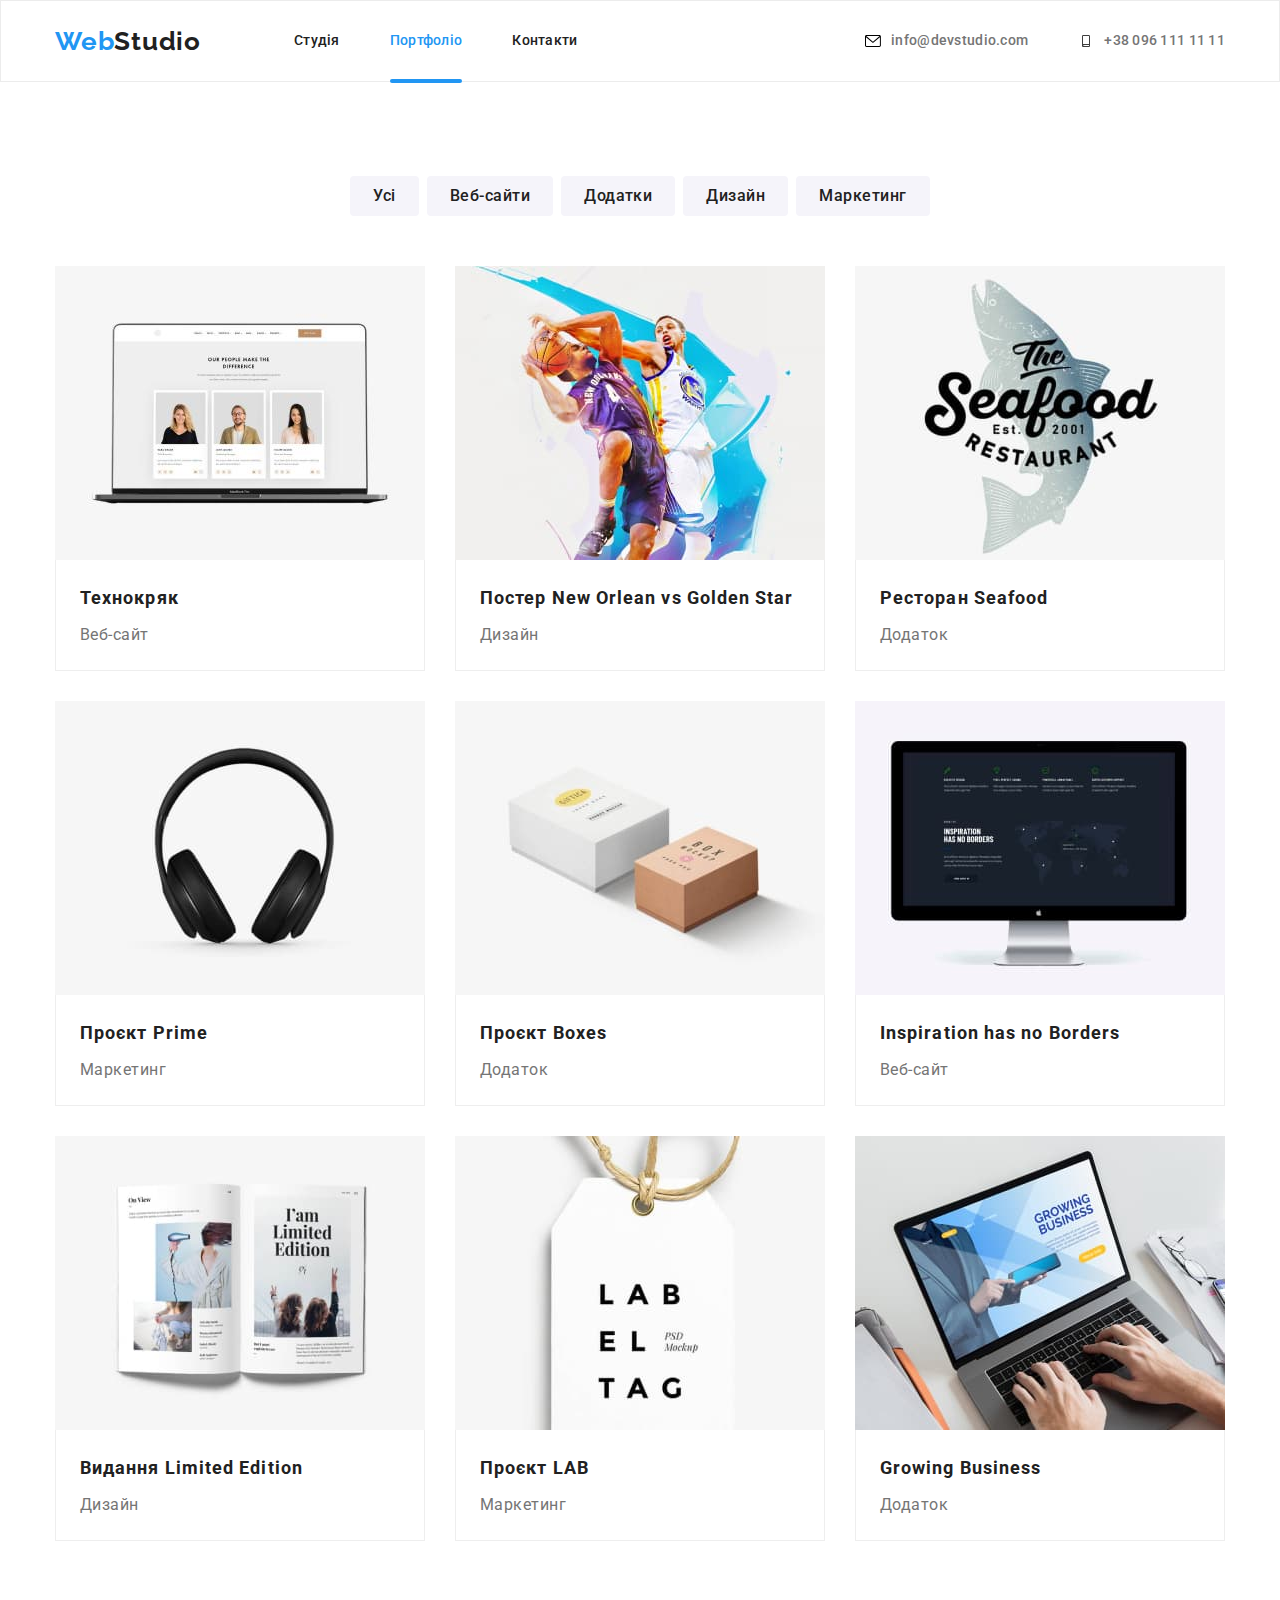
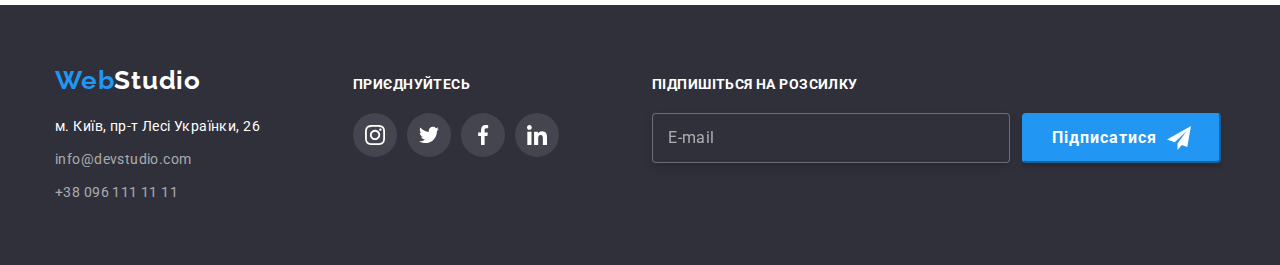
==== portfolio.html @ 234b3333 "created scss" ====
<!DOCTYPE html>
<html lang="uk">
  <head>
    <meta charset="UTF-8" />
    <meta http-equiv="X-UA-Compatible" content="IE=edge" />
    <meta name="viewport" content="width=device-width, initial-scale=1.0" />
    <title>WebStudio</title>
    <link rel="preconnect" href="https://fonts.googleapis.com" />
    <link rel="preconnect" href="https://fonts.gstatic.com" crossorigin />
    <link
      href="https://fonts.googleapis.com/css2?family=DotGothic16&family=PT+Sans+Narrow:wght@400;700&family=Raleway:wght@700&family=Roboto:wght@400;500;700;900&display=swap"
      rel="stylesheet"
    />
    <link
      rel="stylesheet"
      href="https://cdnjs.cloudflare.com/ajax/libs/modern-normalize/1.1.0/modern-normalize.min.css"
    />
    <link rel="stylesheet" href="./css/main.min.css" />
  </head>

  <body>
    <!-- Шапка сайта -->
    <header class="page-header">
      <div class="container">
        <nav class="site-nav">
          <!-- Логотип -->
          <a href="./index.html" class="site-nav-logo link"
            >Web<span class="site-nav-logo-studio">Studio</span></a
          >
          <!-- Навигация сайта-->
          <ul class="site-nav-list list">
            <li class="site-nav-item">
              <a href="./index.html" class="link">Студія</a>
            </li>
            <li class="site-nav-item">
              <a href="./portfolio.html" class="link current">Портфоліо</a>
            </li>
            <li class="site-nav-item"><a href="/" class="link">Контакти</a></li>
          </ul>
        </nav>
        <!-- Контакты -->
        <ul class="contact-list list">
          <li class="contact-list-item">
            <a href="mailto:info@devstudio.com" class="link">
              <svg width="16" height="12" class="contact-icon">
                <use href="./images/svg/icons.svg#icon-email"></use></svg
              >info@devstudio.com</a
            >
          </li>
          <li class="contact-list-item">
            <a href="tel:+380961111111" class="link">
              <svg width="16" height="12" class="contact-icon">
                <use href="./images/svg/icons.svg#icon-phone"></use></svg
              >+38 096 111 11 11</a
            >
          </li>
        </ul>
      </div>
    </header>

    <main>
      <section class="portfolio">
        <div class="container">
          <h1 class="visually-hidden">Портфоліо</h1>
          <!-- кнопки выбора -->
          <ul class="button-list">
            <li class="button-item">
              <button type="button" class="button-filter">Усі</button>
            </li>
            <li class="button-item">
              <button type="button" class="button-filter">Веб-сайти</button>
            </li>
            <li class="button-item">
              <button type="button" class="button-filter">Додатки</button>
            </li>
            <li class="button-item">
              <button type="button" class="button-filter">Дизайн</button>
            </li>
            <li class="button-item">
              <button type="button" class="button-filter">Маркетинг</button>
            </li>
          </ul>

          <!-- список продуктов -->

          <ul class="card-list">
            <li class="card-item list">
              <a href="/" target="_blank" rel="noopener nofollow" class="card-link link">
                <div class="product-thumb">
                  <img
                    src="./images/portfolio-page/site.jpg"
                    width="370"
                    alt="Дісплей компьютера на якому відображаються фото 3 людей"
                  />
                  <div class="product-overlay">
                    <p class="product-descr">
                      Ресурс пропонує комплексні пропозиції з різним рівнем функціоналу та сервісів.
                      Все це дозволить відвідувачу отримати вичерпні відомості про компанію чи
                      приватну особу.
                    </p>
                  </div>
                </div>
                <div class="card-text">
                  <h2 class="card-title">Технокряк</h2>
                  <p class="card-descr">Веб-сайт</p>
                </div>
              </a>
            </li>
            <li class="card-item list">
              <a href="/" target="_blank" rel="noopener nofollow" class="card-link link">
                <div class="product-thumb">
                  <img
                    src="./images/portfolio-page/design-neworlean.jpg"
                    width="370"
                    alt="Баскетболіст з м'ячем"
                  />
                  <div class="product-overlay">
                    <p class="product-descr">
                      Ресурс пропонує комплексні пропозиції з різним рівнем функціоналу та сервісів.
                      Все це дозволить відвідувачу отримати вичерпні відомості про компанію чи
                      приватну особу.
                    </p>
                  </div>
                </div>
                <div class="card-text">
                  <h2 class="card-title">Постер New Orlean vs Golden Star</h2>
                  <p class="card-descr">Дизайн</p>
                </div>
              </a>
            </li>
            <li class="card-item list">
              <a href="/" target="_blank" rel="noopener nofollow" class="card-link link">
                <div class="product-thumb">
                  <img
                    src="./images/portfolio-page/apps-seafood.jpg"
                    width="370"
                    alt="Рибний ресторан"
                  />
                  <div class="product-overlay">
                    <p class="product-descr">
                      Ресурс пропонує комплексні пропозиції з різним рівнем функціоналу та сервісів.
                      Все це дозволить відвідувачу отримати вичерпні відомості про компанію чи
                      приватну особу.
                    </p>
                  </div>
                </div>
                <div class="card-text">
                  <h2 class="card-title">Ресторан Seafood</h2>
                  <p class="card-descr">Додаток</p>
                </div>
              </a>
            </li>
            <li class="card-item list">
              <a href="/" target="_blank" rel="noopener nofollow" class="card-link link">
                <div class="product-thumb">
                  <img
                    src="./images/portfolio-page/marketing-prime.jpg"
                    width="370"
                    alt="музичні навушники"
                  />
                  <div class="product-overlay">
                    <p class="product-descr">
                      Ресурс пропонує комплексні пропозиції з різним рівнем функціоналу та сервісів.
                      Все це дозволить відвідувачу отримати вичерпні відомості про компанію чи
                      приватну особу.
                    </p>
                  </div>
                </div>
                <div class="card-text">
                  <h2 class="card-title">Проєкт Prime</h2>
                  <p class="card-descr">Маркетинг</p>
                </div>
              </a>
            </li>
            <li class="card-item list">
              <a href="/" target="_blank" rel="noopener nofollow" class="card-link link">
                <div class="product-thumb">
                  <img
                    src="./images/portfolio-page/apps-boxes.jpg"
                    width="370"
                    alt="Картонна коробка"
                  />
                  <div class="product-overlay">
                    <p class="product-descr">
                      Ресурс пропонує комплексні пропозиції з різним рівнем функціоналу та сервісів.
                      Все це дозволить відвідувачу отримати вичерпні відомості про компанію чи
                      приватну особу.
                    </p>
                  </div>
                </div>
                <div class="card-text">
                  <h2 class="card-title">Проєкт Boxes</h2>
                  <p class="card-descr">Додаток</p>
                </div>
              </a>
            </li>
            <li class="card-item list">
              <a href="/" target="_blank" rel="noopener nofollow" class="card-link link">
                <div class="product-thumb">
                  <img
                    src="./images/portfolio-page/site-inspiration.jpg"
                    width="370"
                    alt="зображення на моніторі"
                  />
                  <div class="product-overlay">
                    <p class="product-descr">
                      Ресурс пропонує комплексні пропозиції з різним рівнем функціоналу та сервісів.
                      Все це дозволить відвідувачу отримати вичерпні відомості про компанію чи
                      приватну особу.
                    </p>
                  </div>
                </div>
                <div class="card-text">
                  <h2 class="card-title">Inspiration has no Borders</h2>
                  <p class="card-descr">Веб-сайт</p>
                </div>
              </a>
            </li>
            <li class="card-item list">
              <a href="/" target="_blank" rel="noopener nofollow" class="card-link link">
                <div class="product-thumb">
                  <img
                    src="./images/portfolio-page/design-limited.jpg"
                    width="370"
                    alt="глянцевий журнал"
                  />
                  <div class="product-overlay">
                    <p class="product-descr">
                      Ресурс пропонує комплексні пропозиції з різним рівнем функціоналу та сервісів.
                      Все це дозволить відвідувачу отримати вичерпні відомості про компанію чи
                      приватну особу.
                    </p>
                  </div>
                </div>
                <div class="card-text">
                  <h2 class="card-title">Видання Limited Edition</h2>
                  <p class="card-descr">Дизайн</p>
                </div>
              </a>
            </li>
            <li class="card-item list">
              <a href="/" target="_blank" rel="noopener nofollow" class="card-link link">
                <div class="product-thumb">
                  <img
                    src="./images/portfolio-page/marketing-lab.jpg"
                    width="370"
                    alt="паперова бирка"
                  />
                  <div class="product-overlay">
                    <p class="product-descr">
                      Ресурс пропонує комплексні пропозиції з різним рівнем функціоналу та сервісів.
                      Все це дозволить відвідувачу отримати вичерпні відомості про компанію чи
                      приватну особу.
                    </p>
                  </div>
                </div>
                <div class="card-text">
                  <h2 class="card-title">Проєкт LAB</h2>
                  <p class="card-descr">Маркетинг</p>
                </div>
              </a>
            </li>
            <li class="card-item list">
              <a href="/" target="_blank" rel="noopener nofollow" class="card-link link">
                <div class="product-thumb">
                  <img
                    src="./images/portfolio-page/apps-growing.jpg"
                    width="370"
                    alt="людина друкує текст на клавіатурі"
                  />
                  <div class="product-overlay">
                    <p class="product-descr">
                      Ресурс пропонує комплексні пропозиції з різним рівнем функціоналу та сервісів.
                      Все це дозволить відвідувачу отримати вичерпні відомості про компанію чи
                      приватну особу.
                    </p>
                  </div>
                </div>
                <div class="card-text">
                  <h2 class="card-title">Growing Business</h2>
                  <p class="card-descr">Додаток</p>
                </div>
              </a>
            </li>
          </ul>
        </div>
      </section>
    </main>

    <!-- Подвал сайта -->

    <footer class="footer">
      <div class="container">
        <div>
          <a href="./index.html" class="footer-logo"
            >Web<span class="footer-logo-studio">Studio</span></a
          >
          <address class="address">
            <ul class="footer-nav-list list">
              <li class="footer-nav-item">
                <a
                  href="https://goo.gl/maps/Brkv2MQzdbHGvLkJ7"
                  target="_blank"
                  rel="noopener noreferrer nofollow"
                  class="link-address link"
                  >м. Київ, пр-т Лесі Українки, 26</a
                >
              </li>
              <li class="footer-nav-item">
                <a class="link" href="mailto:info@devstudio.com">info@devstudio.com</a>
              </li>
              <li class="footer-nav-item">
                <a class="link" href="tel:+380961111111">+38 096 111 11 11</a>
              </li>
            </ul>
          </address>
        </div>

        <div>
          <p class="footer-social-title">приєднуйтесь</p>
          <ul class="footer-social-list">
            <li class="list">
              <a href="#" class="footer-social-item">
                <svg width="20" height="20" class="social-icon">
                  <use href="./images/svg/icons.svg#icon-instagram"></use>
                </svg>
              </a>
            </li>
            <li class="list">
              <a href="#" class="footer-social-item">
                <svg width="20" height="20" class="social-icon">
                  <use href="./images/svg/icons.svg#icon-twitter"></use>
                </svg>
              </a>
            </li>
            <li class="list">
              <a href="#" class="footer-social-item">
                <svg width="20" height="20" class="social-icon">
                  <use href="./images/svg/icons.svg#icon-facebook"></use>
                </svg>
              </a>
            </li>
            <li class="list">
              <a href="#" class="footer-social-item">
                <svg width="20" height="20" class="social-icon">
                  <use href="./images/svg/icons.svg#icon-linkedin"></use>
                </svg>
              </a>
            </li>
          </ul>
        </div>

        <div class="form">
          <p class="form-descr">Підпишіться на розсилку</p>
          <form name="subscribe-form" novalidate class="subscribe-form">
            <label for="email" class="subscribe-form-label"></label>
            <input type="email" name="email" placeholder="E-mail" class="subscribe-form-input" />
            <button type="submit" class="subscribe-form-btn">
              Підписатися<svg width="24" height="24" class="icon-send">
                <use href="./images/svg/icons.svg#icon-icon-send"></use>
              </svg>
            </button>
          </form>
        </div>
      </div>
    </footer>
  </body>
</html>
---- css/main.min.css ----
:root{--primary-bg-color--: #ffffff;--primary-text-color--: #212121;--secondary-text-color--: #757575;--accent-color--: #2196f3;--color-hero-section--: #2f303a;--white-color--: #ffffff;--footer-bg-color--: #2f303a;--header-border-color--: #ececec;--button-hover-color--: #188ce8;--color-team-section--: #f5f4fa;--icon-color--: #afb1b8;--footer-background-icon-color: rgba(255, 255, 255, 0.1);--product-thumb: rgba(33, 150, 243, 0.9);--about-item-desc-color--: rgba(47, 48, 58, 0.8);--backdrop-color--: rgba(0, 0, 0, 0.2)}body{background-color:var(--primary-bg-color--);font-family:"Roboto",sans-serif;color:var(--primary-text-color--)}.container{max-width:100%;width:1200px;margin:0 auto;padding-left:15px;padding-right:15px}.list{list-style-type:none;margin:0;padding:0}.link{text-decoration:none}ul{padding:0;margin:0}img{display:block;max-width:100%;height:auto}p{margin:0}.visually-hidden{position:absolute;white-space:nowrap;width:1px;height:1px;overflow:hidden;border:0;padding:0;clip:rect(0 0 0 0);-webkit-clip-path:inset(50%);clip-path:inset(50%);margin:-1px}.section-title{font-weight:700;font-size:36px;line-height:1.17;text-align:center;letter-spacing:.03em;color:var(--primary-text-color--);margin-top:0px}.about{padding-bottom:94px}.about .section-title{margin-bottom:50px}.about-list{display:flex;justify-content:space-between}.about-item{position:relative}.about-item-descr{position:absolute;bottom:0;display:inline-block;width:100%;padding:27px 0;margin:0;font-weight:700;font-size:14px;line-height:1.14;letter-spacing:.03em;text-transform:uppercase;text-align:center;color:var(--primary-bg-color--);background-color:var(--about-item-desc-color--)}.benefits{padding-top:94px;padding-bottom:94px}.visually-hidden{position:absolute;white-space:nowrap;width:1px;height:1px;overflow:hidden;border:0;padding:0;clip:rect(0 0 0 0);-webkit-clip-path:inset(50%);clip-path:inset(50%);margin:-1px}.benefits-list{display:flex;justify-content:space-between}.benefits .benefits-item{width:250px}.benefits-icon{width:270px;height:120px;margin-bottom:30px;background-color:var(--color-team-section--);display:flex;align-items:center;justify-content:center;border-radius:4px}.benefits-list .title{font-weight:700;font-size:14px;line-height:1.17;letter-spacing:.03em;text-transform:uppercase;color:var(--primary-text-color--);margin-bottom:10px;margin-top:0}.benefits-list .descr{font-size:14px;line-height:1.7;letter-spacing:.03em;color:var(--secondary-text-color--);margin-bottom:0;margin-top:0}.button-list{list-style-type:none;display:flex;gap:8px;justify-content:center;margin-top:0;margin-bottom:50px;padding-left:0px}.button-filter{font-family:inherit;font-weight:500;font-size:16px;line-height:1.62;text-align:center;letter-spacing:.03em;color:var(--primary-text-color--);background-color:var(--color-team-section--);cursor:pointer;border:1px solid rgba(0,0,0,0);border-radius:4px;padding:6px 22px;transition:color 250ms,background-color 250ms,box-shadow 250ms cubic-bezier(0.4, 0, 0.2, 1)}.button-filter:hover,.button-filter:focus{color:var(--primary-bg-color--);background-color:var(--accent-color--);box-shadow:0px 3px 1px rgba(0,0,0,.1),0px 1px 2px rgba(0,0,0,.08),0px 2px 2px rgba(0,0,0,.12)}.card-list{display:flex;flex-wrap:wrap;gap:30px;padding-left:0px;margin:0 -30px -30px 0}.card-item{background:var(--primary-bg-color--);width:370px}.product-thumb{position:relative;overflow:hidden}.product-overlay{position:absolute;top:0;left:0;width:100%;height:100%;background-color:var(--product-thumb);font-size:18px;line-height:1.55;letter-spacing:.03em;color:var(--primary-bg-color--);padding:63px 24px;transform:translateY(100%);transition:transform 250ms cubic-bezier(0.4, 0, 0.2, 1)}.card-link:hover .product-overlay,.card-link:focus .product-overlay{transform:translateY(0)}.card-item .card-text{padding:20px 24px;background:var(--primary-bg-color--);border:1px solid #eee;border-top:none}.card-title{font-weight:700;font-size:18px;line-height:2;letter-spacing:.06em;color:var(--primary-text-color--);margin-top:0;margin-bottom:4px}.card-descr{font-size:16px;line-height:1.87;letter-spacing:.03em;color:var(--secondary-text-color--);margin:0;padding:0}.card-link:hover,.card-link:focus{display:block;box-shadow:0px 1px 1px rgba(0,0,0,.12),0px 4px 4px rgba(0,0,0,.06),1px 4px 6px rgba(0,0,0,.16);transition:box-shadow 250ms cubic-bezier(0.4, 0, 0.2, 1)}.clients{padding:94px 0 94px}.section-title{margin-bottom:50px}.clients-list{display:flex;align-items:center;justify-content:center;gap:30px}.clients-box{width:170px;height:92px;border:1px solid #afb1b8;border-radius:5px;display:flex;align-items:center;justify-content:center;fill:var(--icon-color--);transition-property:border-color,fill;transition-duration:250ms;transition-timing-function:cubic-bezier(0.4, 0, 0.2, 1)}.clients-box:hover,.clients-box:focus{border-color:var(--accent-color--);fill:var(--accent-color--)}.backdrop{position:fixed;top:0;left:0;width:100%;height:100%;background-color:var(--backdrop-color--);opacity:1;transition:opacity 250ms cubic-bezier(0.4, 0, 0.2, 1);display:flex;align-items:center;justify-content:center;overflow:scroll}.is-hidden{opacity:0;pointer-events:none;visibility:hidden;scale:0}.backdrop.is-hidden .modal{scale:0}.backdrop .modal{position:absolute;width:528px;min-height:581px;padding:40px;background-color:var(--primary-bg-color--);box-shadow:0px 1px 3px rgba(0,0,0,.12),0px 1px 1px rgba(0,0,0,.14),0px 2px 1px rgba(0,0,0,.2);border-radius:4px;scale:1;transition:scale 250ms cubic-bezier(0.4, 0, 0.2, 1)}.btn-modal{position:absolute;top:8px;right:8px;display:flex;align-items:center;justify-content:center;width:30px;height:30px;border-radius:50%;cursor:pointer;background:rgba(0,0,0,0);border:1px solid rgba(0,0,0,.1);transition:border-color 250ms cubic-bezier(0.4, 0, 0.2, 1),fill 250ms cubic-bezier(0.4, 0, 0.2, 1)}.btn-modal:hover,.btn-modal:focus{border-color:var(--accent-color--);fill:var(--accent-color--)}body.modal-open{overflow:hidden}.form-modal__title{margin-bottom:12px;font-weight:700;font-size:20px;line-height:23px;text-align:center;letter-spacing:.03em;color:var(--primary-text-color--)}.form-callback__label{display:block;font-weight:400;font-size:12px;line-height:14px;letter-spacing:.01em;color:var(--secondary-text-color--);margin-bottom:4px;cursor:pointer}.form-callback__field{position:relative;margin-bottom:10px}.form-callback__input{height:40px;width:100%;padding:0 10px 0 42px;border:1px solid rgba(33,33,33,.2);border-radius:4px}.form-callback__field::-moz-placeholder{font-weight:400;font-size:12px;line-height:14px;letter-spacing:.01em;color:rgba(117,117,117,.5)}.form-callback__field:-ms-input-placeholder{font-weight:400;font-size:12px;line-height:14px;letter-spacing:.01em;color:rgba(117,117,117,.5)}.form-callback__field::placeholder{font-weight:400;font-size:12px;line-height:14px;letter-spacing:.01em;color:rgba(117,117,117,.5)}.form-callback__icon{position:absolute;top:50%;left:15px;transform:translateY(-50%)}.form-callback__input:hover{border-color:var(--accent-color--);transition:border-color 250ms cubic-bezier(0.4, 0, 0.2, 1)}.form-callback__field:hover .form-icon{fill:var(--accent-color--);transition:fill 250ms cubic-bezier(0.4, 0, 0.2, 1)}.form-callback__input:focus{border-color:var(--accent-color--);outline:none}.form-callback__input:focus+.form-callback__icon{fill:var(--accent-color--)}.form-callback__comment{width:100%;height:120px;margin-bottom:20px;padding:12px 16px;border:1px solid rgba(33,33,33,.2);border-radius:4px;resize:none}.form-callback__comment:hover,.form-callback__comment:focus{border-color:var(--accent-color--);outline:none}.terms{display:flex;justify-content:center;align-items:baseline;margin-bottom:30px;position:relative}.checkbox-input{-webkit-appearance:none;-moz-appearance:none;appearance:none}.checkbox-label{position:relative;padding-left:31px;font-weight:400;font-size:14px;line-height:24px;letter-spacing:.03em;color:var(--secondary-text-color--);cursor:pointer}.icon-check{position:absolute;top:50%;left:0;transform:translateY(-50%);fill:rgba(0,0,0,0);border:2px solid var(--primary-text-color--);border-radius:2px}.checkbox-input:checked+.icon-check{fill:var(--primary-bg-color--);background-color:var(--accent-color--);border:none}.terms-of-link{font-weight:400;font-size:14px;line-height:24px;letter-spacing:.03em;color:var(--accent-color--)}.form-callback__btn{margin:0 auto;display:block;width:200px;padding:10px 0;background:var(--accent-color--);box-shadow:0px 4px 4px rgba(0,0,0,.15);border-radius:4px;border:none;font-weight:700;font-size:16px;line-height:1.87;letter-spacing:.06em;cursor:pointer;color:var(--primary-bg-color--);transition:background-color 250ms cubic-bezier(0.4, 0, 0.2, 1)}.form-callback-btn:hover,.form-callback-btn:focus{background-color:var(--button-hover-color--)}.portfolio{padding-bottom:94px;padding-top:94px}.page-header{border-bottom:var(--header-border-color--);border:1px solid var(--header-border-color--)}.page-header .container{display:flex;align-items:center}.site-nav{display:flex;align-items:center}.site-nav-logo{color:var(--accent-color--);font-family:"Raleway",sans-serif;font-weight:700;font-size:26px;line-height:1.19;letter-spacing:.03em}.site-nav-logo-studio{color:var(--primary-text-color--)}.site-nav-list{display:flex;gap:50px;margin-left:93px}.site-nav-item{position:relative}.site-nav-item .link{display:block;padding:32px 0;text-decoration:none;color:var(--primary-text-color--);font-weight:500;font-size:14px;line-height:1.14;letter-spacing:.02em;transition:color 250ms cubic-bezier(0.4, 0, 0.2, 1)}.site-nav-item .current::after{position:absolute;bottom:-2px;left:0;content:"";display:inline-block;width:100%;height:4px;background:var(--accent-color--);border-radius:2px;opacity:1}.contact-list{display:flex;gap:50px;margin-left:auto;align-items:center}.contact-list .link{display:flex;align-items:center;gap:10px;text-decoration:none;font-weight:500;font-size:14px;line-height:1.14;letter-spacing:.02em;color:var(--secondary-text-color--);padding:32px 0;transition:color 250ms cubic-bezier(0.4, 0, 0.2, 1)}.site-nav-list .link:hover,.contact-list .link:hover,.site-nav-list .link:focus,.contact-list .link:focus{color:var(--accent-color--);fill:currentColor}.site-nav-list .current{color:var(--accent-color--)}.hero{background-image:linear-gradient(to right, rgba(47, 48, 58, 0.4), rgba(47, 48, 58, 0.4)),url(../images/hero-Img.jpg);background-size:cover;background-position:center;background-repeat:no-repeat;background-color:var(--color-hero-section--);text-align:center;height:600px;padding-top:200px;padding-bottom:200px;max-width:1600px;margin:0 auto}.hero .section-title{width:700px;font-weight:900;font-size:44px;line-height:1.36;text-align:center;letter-spacing:.06em;text-transform:uppercase;color:var(--white-color--);margin:0 auto 30px auto;margin-bottom:30px}.hero-button{font-family:inherit;font-weight:700;font-size:16px;line-height:1.87;text-align:center;letter-spacing:.06em;color:var(--white-color--);background-color:var(--accent-color--);padding:10px 32px;border-radius:4px;border:0;box-shadow:0px 4px 4px rgba(0,0,0,.15);cursor:pointer;transition:background-color 250ms cubic-bezier(0.4, 0, 0.2, 1)}.hero-button:hover,.hero-button:focus{background-color:var(--button-hover-color--)}.footer{background-color:var(--footer-bg-color--);padding-top:60px;padding-bottom:60px}.footer>.container{display:flex;align-items:baseline;gap:93px}.footer-logo{color:var(--accent-color--);text-decoration:none;font-family:"Raleway",sans-serif;font-weight:700;font-size:26px;line-height:1.17;letter-spacing:.03em;display:inline-block;margin-top:0;margin-bottom:20px}.footer-logo-studio{color:var(--white-color--);margin-top:0}.footer-nav-list{margin-top:0;margin-bottom:0}.footer .footer-nav-item:not(:last-child){margin-bottom:9px}.footer .link{font-style:normal;text-decoration:none;font-size:14px;line-height:1.71;letter-spacing:.03em;color:rgba(255,255,255,.6);display:inline-block;margin-top:0;transition:color 250ms cubic-bezier(0.4, 0, 0.2, 1)}.address .link-address{font-style:normal;font-weight:400;font-size:14px;line-height:1.71;letter-spacing:.03em;color:var(--white-color--);text-decoration:none;margin-top:0;transition:color 250ms cubic-bezier(0.4, 0, 0.2, 1)}.address .link-address:hover,.footer-nav-list .link:hover,.footer-nav-list .link:focus{color:var(--accent-color--)}.footer-social-title{font-weight:700;font-size:14px;line-height:1.14;letter-spacing:.03em;text-transform:uppercase;color:var(--white-color--);margin:0;margin-bottom:20px}.footer-social-list{display:flex;align-items:center;justify-content:center;gap:10px}.footer-social-item{width:44px;height:44px;border-radius:50%;display:flex;align-items:center;justify-content:center;background-color:var(--footer-background-icon-color);fill:var(--primary-bg-color--);transition-property:background-color;transition-duration:250ms;transition-timing-function:cubic-bezier(0.4, 0, 0.2, 1)}.footer-social-item:hover,.footer-social-item:focus{background-color:var(--accent-color--)}.subscribe-form{display:flex}.form-descr{font-weight:700;font-size:14px;line-height:1.14;letter-spacing:.03em;text-transform:uppercase;color:var(--primary-bg-color--);margin-bottom:20px}.subscribe-form-input{margin-right:12px;padding:15px;width:358px;background-color:var(--footer-bg-color--);border:1px solid rgba(255,255,255,.3);filter:drop-shadow(0px 4px 4px rgba(0, 0, 0, 0.15));border-radius:4px}.subscribe-form-input::-moz-placeholder{font-weight:400;font-size:16px;line-height:1.25px;letter-spacing:.03em;color:rgba(255,255,255,.6)}.subscribe-form-input:-ms-input-placeholder{font-weight:400;font-size:16px;line-height:1.25px;letter-spacing:.03em;color:rgba(255,255,255,.6)}.subscribe-form-input::placeholder{font-weight:400;font-size:16px;line-height:1.25px;letter-spacing:.03em;color:rgba(255,255,255,.6)}.subscribe-form-btn{display:flex;align-items:center;gap:10px;background:var(--accent-color--);box-shadow:0px 4px 4px rgba(0,0,0,.15);border-radius:4px;border-color:var(--accent-color--);padding:10px 28px 10px 28px;font-weight:700;font-size:16px;line-height:1.25;letter-spacing:.06em;color:var(--primary-bg-color--);cursor:pointer;transition:background-color 250ms cubic-bezier(0.4, 0, 0.2, 1)}.subscribe-form-btn:hover,.subscribe-form-btn:focus{background-color:var(--button-hover-color--)}.icon-send{fill:var(--primary-bg-color--)}.team{padding-top:94px;padding-bottom:94px;background:var(--color-team-section--)}.team .section-title{margin-bottom:50px}.team-list{display:flex;justify-content:space-between}.team .title{font-weight:500;font-size:16px;line-height:1.35;text-align:center;letter-spacing:.03em;color:var(--primary-text-color--);margin-top:0;margin-bottom:10px}.team .descr{font-size:16px;line-height:1.18;text-align:center;letter-spacing:.03em;color:var(--secondary-text-color--);margin-top:0;margin-bottom:16px}.team-card-text{background-color:#fff;padding:30px}.team-list-item{background-color:var(--white-color--);box-shadow:0px 1px 3px rgba(0,0,0,.12),0px 1px 1px rgba(0,0,0,.14),0px 2px 1px rgba(0,0,0,.2);border-radius:0px 0px 4px 4px}.social-list{display:flex;gap:10px;align-items:center;justify-content:center}.social-link{width:44px;height:44px;border-radius:50%;display:flex;align-items:center;justify-content:center;fill:var(--icon-color--);background-color:var(--primary-bg-color--);transition-property:background-color,fill;transition-duration:250ms;transition-timing-function:cubic-bezier(0.4, 0, 0.2, 1)}.social-link:hover,.social-link:focus{background-color:var(--accent-color--);fill:var(--primary-bg-color--)}/*# sourceMappingURL=main.min.css.map */
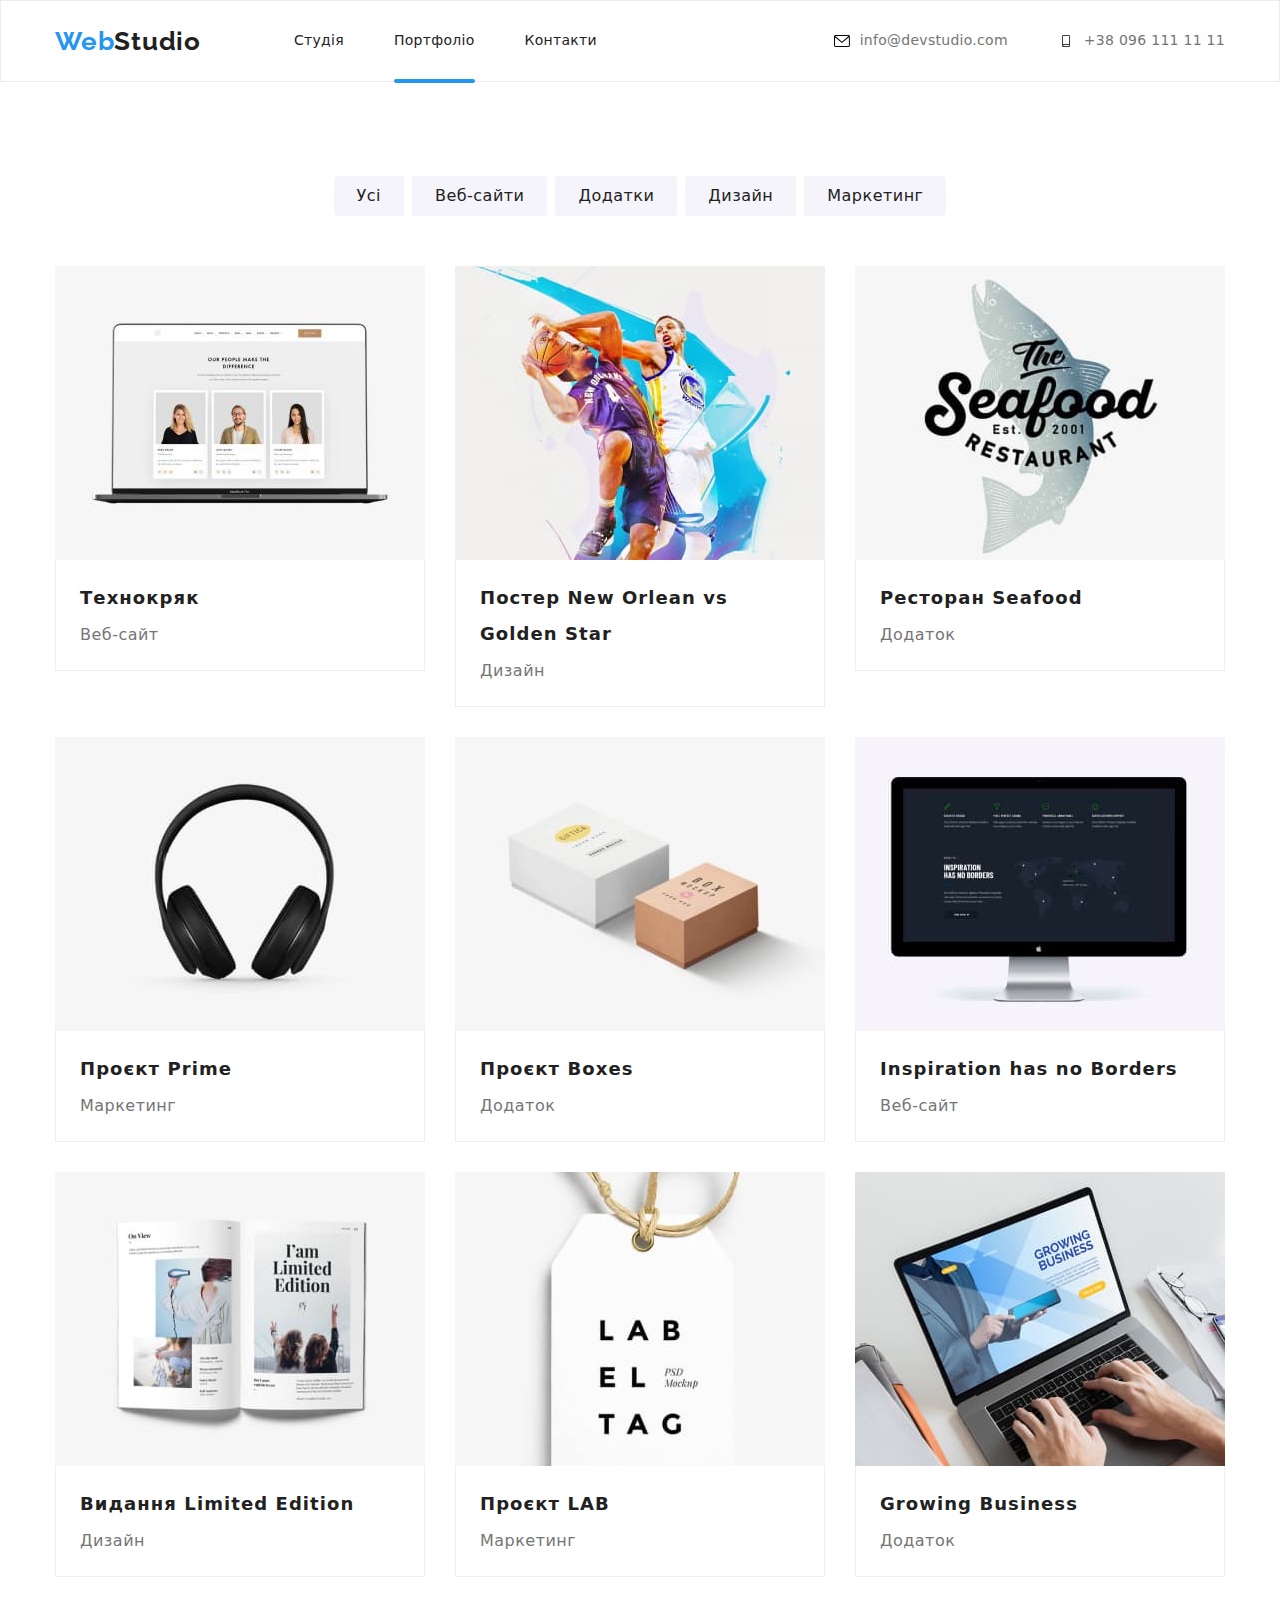
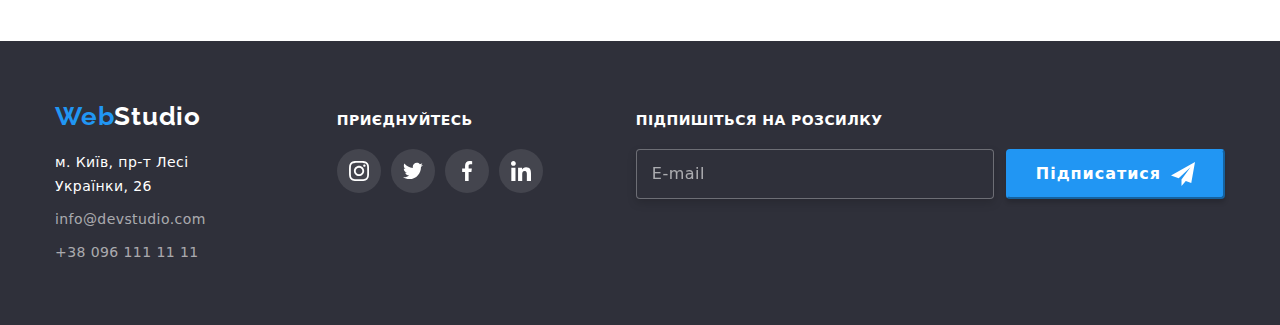
==== commit ec83258e: "create saas structure" ====
--- a/portfolio.html
+++ b/portfolio.html
@@ -11,10 +11,6 @@
       href="https://fonts.googleapis.com/css2?family=DotGothic16&family=PT+Sans+Narrow:wght@400;700&family=Raleway:wght@700&family=Roboto:wght@400;500;700;900&display=swap"
       rel="stylesheet"
     />
-    <link
-      rel="stylesheet"
-      href="https://cdnjs.cloudflare.com/ajax/libs/modern-normalize/1.1.0/modern-normalize.min.css"
-    />
     <link rel="stylesheet" href="./css/main.min.css" />
   </head>
 
@@ -22,20 +18,20 @@
     <!-- Шапка сайта -->
     <header class="page-header">
       <div class="container">
+        <!-- Логотип -->
+        <a href="./index.html" class="site-logo link"
+          >Web<span class="site-logo__studio">Studio</span></a
+        >
         <nav class="site-nav">
-          <!-- Логотип -->
-          <a href="./index.html" class="site-nav-logo link"
-            >Web<span class="site-nav-logo-studio">Studio</span></a
-          >
           <!-- Навигация сайта-->
-          <ul class="site-nav-list list">
-            <li class="site-nav-item">
+          <ul class="site-nav__list list">
+            <li class="site-nav__item">
               <a href="./index.html" class="link">Студія</a>
             </li>
-            <li class="site-nav-item">
+            <li class="site-nav__item">
               <a href="./portfolio.html" class="link current">Портфоліо</a>
             </li>
-            <li class="site-nav-item"><a href="/" class="link">Контакти</a></li>
+            <li class="site-nav__item"><a href="/" class="link">Контакти</a></li>
           </ul>
         </nav>
         <!-- Контакты -->
--- a/css/main.min.css
+++ b/css/main.min.css
@@ -1 +1 @@
-:root{--primary-bg-color--: #ffffff;--primary-text-color--: #212121;--secondary-text-color--: #757575;--accent-color--: #2196f3;--color-hero-section--: #2f303a;--white-color--: #ffffff;--footer-bg-color--: #2f303a;--header-border-color--: #ececec;--button-hover-color--: #188ce8;--color-team-section--: #f5f4fa;--icon-color--: #afb1b8;--footer-background-icon-color: rgba(255, 255, 255, 0.1);--product-thumb: rgba(33, 150, 243, 0.9);--about-item-desc-color--: rgba(47, 48, 58, 0.8);--backdrop-color--: rgba(0, 0, 0, 0.2)}body{background-color:var(--primary-bg-color--);font-family:"Roboto",sans-serif;color:var(--primary-text-color--)}.container{max-width:100%;width:1200px;margin:0 auto;padding-left:15px;padding-right:15px}.list{list-style-type:none;margin:0;padding:0}.link{text-decoration:none}ul{padding:0;margin:0}img{display:block;max-width:100%;height:auto}p{margin:0}.visually-hidden{position:absolute;white-space:nowrap;width:1px;height:1px;overflow:hidden;border:0;padding:0;clip:rect(0 0 0 0);-webkit-clip-path:inset(50%);clip-path:inset(50%);margin:-1px}.section-title{font-weight:700;font-size:36px;line-height:1.17;text-align:center;letter-spacing:.03em;color:var(--primary-text-color--);margin-top:0px}.about{padding-bottom:94px}.about .section-title{margin-bottom:50px}.about-list{display:flex;justify-content:space-between}.about-item{position:relative}.about-item-descr{position:absolute;bottom:0;display:inline-block;width:100%;padding:27px 0;margin:0;font-weight:700;font-size:14px;line-height:1.14;letter-spacing:.03em;text-transform:uppercase;text-align:center;color:var(--primary-bg-color--);background-color:var(--about-item-desc-color--)}.benefits{padding-top:94px;padding-bottom:94px}.visually-hidden{position:absolute;white-space:nowrap;width:1px;height:1px;overflow:hidden;border:0;padding:0;clip:rect(0 0 0 0);-webkit-clip-path:inset(50%);clip-path:inset(50%);margin:-1px}.benefits-list{display:flex;justify-content:space-between}.benefits .benefits-item{width:250px}.benefits-icon{width:270px;height:120px;margin-bottom:30px;background-color:var(--color-team-section--);display:flex;align-items:center;justify-content:center;border-radius:4px}.benefits-list .title{font-weight:700;font-size:14px;line-height:1.17;letter-spacing:.03em;text-transform:uppercase;color:var(--primary-text-color--);margin-bottom:10px;margin-top:0}.benefits-list .descr{font-size:14px;line-height:1.7;letter-spacing:.03em;color:var(--secondary-text-color--);margin-bottom:0;margin-top:0}.button-list{list-style-type:none;display:flex;gap:8px;justify-content:center;margin-top:0;margin-bottom:50px;padding-left:0px}.button-filter{font-family:inherit;font-weight:500;font-size:16px;line-height:1.62;text-align:center;letter-spacing:.03em;color:var(--primary-text-color--);background-color:var(--color-team-section--);cursor:pointer;border:1px solid rgba(0,0,0,0);border-radius:4px;padding:6px 22px;transition:color 250ms,background-color 250ms,box-shadow 250ms cubic-bezier(0.4, 0, 0.2, 1)}.button-filter:hover,.button-filter:focus{color:var(--primary-bg-color--);background-color:var(--accent-color--);box-shadow:0px 3px 1px rgba(0,0,0,.1),0px 1px 2px rgba(0,0,0,.08),0px 2px 2px rgba(0,0,0,.12)}.card-list{display:flex;flex-wrap:wrap;gap:30px;padding-left:0px;margin:0 -30px -30px 0}.card-item{background:var(--primary-bg-color--);width:370px}.product-thumb{position:relative;overflow:hidden}.product-overlay{position:absolute;top:0;left:0;width:100%;height:100%;background-color:var(--product-thumb);font-size:18px;line-height:1.55;letter-spacing:.03em;color:var(--primary-bg-color--);padding:63px 24px;transform:translateY(100%);transition:transform 250ms cubic-bezier(0.4, 0, 0.2, 1)}.card-link:hover .product-overlay,.card-link:focus .product-overlay{transform:translateY(0)}.card-item .card-text{padding:20px 24px;background:var(--primary-bg-color--);border:1px solid #eee;border-top:none}.card-title{font-weight:700;font-size:18px;line-height:2;letter-spacing:.06em;color:var(--primary-text-color--);margin-top:0;margin-bottom:4px}.card-descr{font-size:16px;line-height:1.87;letter-spacing:.03em;color:var(--secondary-text-color--);margin:0;padding:0}.card-link:hover,.card-link:focus{display:block;box-shadow:0px 1px 1px rgba(0,0,0,.12),0px 4px 4px rgba(0,0,0,.06),1px 4px 6px rgba(0,0,0,.16);transition:box-shadow 250ms cubic-bezier(0.4, 0, 0.2, 1)}.clients{padding:94px 0 94px}.section-title{margin-bottom:50px}.clients-list{display:flex;align-items:center;justify-content:center;gap:30px}.clients-box{width:170px;height:92px;border:1px solid #afb1b8;border-radius:5px;display:flex;align-items:center;justify-content:center;fill:var(--icon-color--);transition-property:border-color,fill;transition-duration:250ms;transition-timing-function:cubic-bezier(0.4, 0, 0.2, 1)}.clients-box:hover,.clients-box:focus{border-color:var(--accent-color--);fill:var(--accent-color--)}.backdrop{position:fixed;top:0;left:0;width:100%;height:100%;background-color:var(--backdrop-color--);opacity:1;transition:opacity 250ms cubic-bezier(0.4, 0, 0.2, 1);display:flex;align-items:center;justify-content:center;overflow:scroll}.is-hidden{opacity:0;pointer-events:none;visibility:hidden;scale:0}.backdrop.is-hidden .modal{scale:0}.backdrop .modal{position:absolute;width:528px;min-height:581px;padding:40px;background-color:var(--primary-bg-color--);box-shadow:0px 1px 3px rgba(0,0,0,.12),0px 1px 1px rgba(0,0,0,.14),0px 2px 1px rgba(0,0,0,.2);border-radius:4px;scale:1;transition:scale 250ms cubic-bezier(0.4, 0, 0.2, 1)}.btn-modal{position:absolute;top:8px;right:8px;display:flex;align-items:center;justify-content:center;width:30px;height:30px;border-radius:50%;cursor:pointer;background:rgba(0,0,0,0);border:1px solid rgba(0,0,0,.1);transition:border-color 250ms cubic-bezier(0.4, 0, 0.2, 1),fill 250ms cubic-bezier(0.4, 0, 0.2, 1)}.btn-modal:hover,.btn-modal:focus{border-color:var(--accent-color--);fill:var(--accent-color--)}body.modal-open{overflow:hidden}.form-modal__title{margin-bottom:12px;font-weight:700;font-size:20px;line-height:23px;text-align:center;letter-spacing:.03em;color:var(--primary-text-color--)}.form-callback__label{display:block;font-weight:400;font-size:12px;line-height:14px;letter-spacing:.01em;color:var(--secondary-text-color--);margin-bottom:4px;cursor:pointer}.form-callback__field{position:relative;margin-bottom:10px}.form-callback__input{height:40px;width:100%;padding:0 10px 0 42px;border:1px solid rgba(33,33,33,.2);border-radius:4px}.form-callback__field::-moz-placeholder{font-weight:400;font-size:12px;line-height:14px;letter-spacing:.01em;color:rgba(117,117,117,.5)}.form-callback__field:-ms-input-placeholder{font-weight:400;font-size:12px;line-height:14px;letter-spacing:.01em;color:rgba(117,117,117,.5)}.form-callback__field::placeholder{font-weight:400;font-size:12px;line-height:14px;letter-spacing:.01em;color:rgba(117,117,117,.5)}.form-callback__icon{position:absolute;top:50%;left:15px;transform:translateY(-50%)}.form-callback__input:hover{border-color:var(--accent-color--);transition:border-color 250ms cubic-bezier(0.4, 0, 0.2, 1)}.form-callback__field:hover .form-icon{fill:var(--accent-color--);transition:fill 250ms cubic-bezier(0.4, 0, 0.2, 1)}.form-callback__input:focus{border-color:var(--accent-color--);outline:none}.form-callback__input:focus+.form-callback__icon{fill:var(--accent-color--)}.form-callback__comment{width:100%;height:120px;margin-bottom:20px;padding:12px 16px;border:1px solid rgba(33,33,33,.2);border-radius:4px;resize:none}.form-callback__comment:hover,.form-callback__comment:focus{border-color:var(--accent-color--);outline:none}.terms{display:flex;justify-content:center;align-items:baseline;margin-bottom:30px;position:relative}.checkbox-input{-webkit-appearance:none;-moz-appearance:none;appearance:none}.checkbox-label{position:relative;padding-left:31px;font-weight:400;font-size:14px;line-height:24px;letter-spacing:.03em;color:var(--secondary-text-color--);cursor:pointer}.icon-check{position:absolute;top:50%;left:0;transform:translateY(-50%);fill:rgba(0,0,0,0);border:2px solid var(--primary-text-color--);border-radius:2px}.checkbox-input:checked+.icon-check{fill:var(--primary-bg-color--);background-color:var(--accent-color--);border:none}.terms-of-link{font-weight:400;font-size:14px;line-height:24px;letter-spacing:.03em;color:var(--accent-color--)}.form-callback__btn{margin:0 auto;display:block;width:200px;padding:10px 0;background:var(--accent-color--);box-shadow:0px 4px 4px rgba(0,0,0,.15);border-radius:4px;border:none;font-weight:700;font-size:16px;line-height:1.87;letter-spacing:.06em;cursor:pointer;color:var(--primary-bg-color--);transition:background-color 250ms cubic-bezier(0.4, 0, 0.2, 1)}.form-callback-btn:hover,.form-callback-btn:focus{background-color:var(--button-hover-color--)}.portfolio{padding-bottom:94px;padding-top:94px}.page-header{border-bottom:var(--header-border-color--);border:1px solid var(--header-border-color--)}.page-header .container{display:flex;align-items:center}.site-nav{display:flex;align-items:center}.site-nav-logo{color:var(--accent-color--);font-family:"Raleway",sans-serif;font-weight:700;font-size:26px;line-height:1.19;letter-spacing:.03em}.site-nav-logo-studio{color:var(--primary-text-color--)}.site-nav-list{display:flex;gap:50px;margin-left:93px}.site-nav-item{position:relative}.site-nav-item .link{display:block;padding:32px 0;text-decoration:none;color:var(--primary-text-color--);font-weight:500;font-size:14px;line-height:1.14;letter-spacing:.02em;transition:color 250ms cubic-bezier(0.4, 0, 0.2, 1)}.site-nav-item .current::after{position:absolute;bottom:-2px;left:0;content:"";display:inline-block;width:100%;height:4px;background:var(--accent-color--);border-radius:2px;opacity:1}.contact-list{display:flex;gap:50px;margin-left:auto;align-items:center}.contact-list .link{display:flex;align-items:center;gap:10px;text-decoration:none;font-weight:500;font-size:14px;line-height:1.14;letter-spacing:.02em;color:var(--secondary-text-color--);padding:32px 0;transition:color 250ms cubic-bezier(0.4, 0, 0.2, 1)}.site-nav-list .link:hover,.contact-list .link:hover,.site-nav-list .link:focus,.contact-list .link:focus{color:var(--accent-color--);fill:currentColor}.site-nav-list .current{color:var(--accent-color--)}.hero{background-image:linear-gradient(to right, rgba(47, 48, 58, 0.4), rgba(47, 48, 58, 0.4)),url(../images/hero-Img.jpg);background-size:cover;background-position:center;background-repeat:no-repeat;background-color:var(--color-hero-section--);text-align:center;height:600px;padding-top:200px;padding-bottom:200px;max-width:1600px;margin:0 auto}.hero .section-title{width:700px;font-weight:900;font-size:44px;line-height:1.36;text-align:center;letter-spacing:.06em;text-transform:uppercase;color:var(--white-color--);margin:0 auto 30px auto;margin-bottom:30px}.hero-button{font-family:inherit;font-weight:700;font-size:16px;line-height:1.87;text-align:center;letter-spacing:.06em;color:var(--white-color--);background-color:var(--accent-color--);padding:10px 32px;border-radius:4px;border:0;box-shadow:0px 4px 4px rgba(0,0,0,.15);cursor:pointer;transition:background-color 250ms cubic-bezier(0.4, 0, 0.2, 1)}.hero-button:hover,.hero-button:focus{background-color:var(--button-hover-color--)}.footer{background-color:var(--footer-bg-color--);padding-top:60px;padding-bottom:60px}.footer>.container{display:flex;align-items:baseline;gap:93px}.footer-logo{color:var(--accent-color--);text-decoration:none;font-family:"Raleway",sans-serif;font-weight:700;font-size:26px;line-height:1.17;letter-spacing:.03em;display:inline-block;margin-top:0;margin-bottom:20px}.footer-logo-studio{color:var(--white-color--);margin-top:0}.footer-nav-list{margin-top:0;margin-bottom:0}.footer .footer-nav-item:not(:last-child){margin-bottom:9px}.footer .link{font-style:normal;text-decoration:none;font-size:14px;line-height:1.71;letter-spacing:.03em;color:rgba(255,255,255,.6);display:inline-block;margin-top:0;transition:color 250ms cubic-bezier(0.4, 0, 0.2, 1)}.address .link-address{font-style:normal;font-weight:400;font-size:14px;line-height:1.71;letter-spacing:.03em;color:var(--white-color--);text-decoration:none;margin-top:0;transition:color 250ms cubic-bezier(0.4, 0, 0.2, 1)}.address .link-address:hover,.footer-nav-list .link:hover,.footer-nav-list .link:focus{color:var(--accent-color--)}.footer-social-title{font-weight:700;font-size:14px;line-height:1.14;letter-spacing:.03em;text-transform:uppercase;color:var(--white-color--);margin:0;margin-bottom:20px}.footer-social-list{display:flex;align-items:center;justify-content:center;gap:10px}.footer-social-item{width:44px;height:44px;border-radius:50%;display:flex;align-items:center;justify-content:center;background-color:var(--footer-background-icon-color);fill:var(--primary-bg-color--);transition-property:background-color;transition-duration:250ms;transition-timing-function:cubic-bezier(0.4, 0, 0.2, 1)}.footer-social-item:hover,.footer-social-item:focus{background-color:var(--accent-color--)}.subscribe-form{display:flex}.form-descr{font-weight:700;font-size:14px;line-height:1.14;letter-spacing:.03em;text-transform:uppercase;color:var(--primary-bg-color--);margin-bottom:20px}.subscribe-form-input{margin-right:12px;padding:15px;width:358px;background-color:var(--footer-bg-color--);border:1px solid rgba(255,255,255,.3);filter:drop-shadow(0px 4px 4px rgba(0, 0, 0, 0.15));border-radius:4px}.subscribe-form-input::-moz-placeholder{font-weight:400;font-size:16px;line-height:1.25px;letter-spacing:.03em;color:rgba(255,255,255,.6)}.subscribe-form-input:-ms-input-placeholder{font-weight:400;font-size:16px;line-height:1.25px;letter-spacing:.03em;color:rgba(255,255,255,.6)}.subscribe-form-input::placeholder{font-weight:400;font-size:16px;line-height:1.25px;letter-spacing:.03em;color:rgba(255,255,255,.6)}.subscribe-form-btn{display:flex;align-items:center;gap:10px;background:var(--accent-color--);box-shadow:0px 4px 4px rgba(0,0,0,.15);border-radius:4px;border-color:var(--accent-color--);padding:10px 28px 10px 28px;font-weight:700;font-size:16px;line-height:1.25;letter-spacing:.06em;color:var(--primary-bg-color--);cursor:pointer;transition:background-color 250ms cubic-bezier(0.4, 0, 0.2, 1)}.subscribe-form-btn:hover,.subscribe-form-btn:focus{background-color:var(--button-hover-color--)}.icon-send{fill:var(--primary-bg-color--)}.team{padding-top:94px;padding-bottom:94px;background:var(--color-team-section--)}.team .section-title{margin-bottom:50px}.team-list{display:flex;justify-content:space-between}.team .title{font-weight:500;font-size:16px;line-height:1.35;text-align:center;letter-spacing:.03em;color:var(--primary-text-color--);margin-top:0;margin-bottom:10px}.team .descr{font-size:16px;line-height:1.18;text-align:center;letter-spacing:.03em;color:var(--secondary-text-color--);margin-top:0;margin-bottom:16px}.team-card-text{background-color:#fff;padding:30px}.team-list-item{background-color:var(--white-color--);box-shadow:0px 1px 3px rgba(0,0,0,.12),0px 1px 1px rgba(0,0,0,.14),0px 2px 1px rgba(0,0,0,.2);border-radius:0px 0px 4px 4px}.social-list{display:flex;gap:10px;align-items:center;justify-content:center}.social-link{width:44px;height:44px;border-radius:50%;display:flex;align-items:center;justify-content:center;fill:var(--icon-color--);background-color:var(--primary-bg-color--);transition-property:background-color,fill;transition-duration:250ms;transition-timing-function:cubic-bezier(0.4, 0, 0.2, 1)}.social-link:hover,.social-link:focus{background-color:var(--accent-color--);fill:var(--primary-bg-color--)}/*# sourceMappingURL=main.min.css.map */+body{background-color:#fff;font-family:"Roboto",sans-serif;color:#212121}.container{max-width:100%;width:1200px;margin:0 auto;padding-left:15px;padding-right:15px}.list{list-style-type:none;margin:0;padding:0}.link{text-decoration:none}ul{padding:0;margin:0}img{display:block;max-width:100%;height:auto}p{margin:0}.visually-hidden{position:absolute;white-space:nowrap;width:1px;height:1px;overflow:hidden;border:0;padding:0;clip:rect(0 0 0 0);-webkit-clip-path:inset(50%);clip-path:inset(50%);margin:-1px}.section-title{font-weight:700;font-size:36px;line-height:1.17;text-align:center;letter-spacing:.03em;color:var(--primary-text-color--);margin-top:0px}/*! modern-normalize v1.1.0 | MIT License | https://github.com/sindresorhus/modern-normalize */*,::before,::after{box-sizing:border-box}html{line-height:1.15;-webkit-text-size-adjust:100%;-moz-tab-size:4;-o-tab-size:4;tab-size:4}body{margin:0;font-family:system-ui,-apple-system,"Segoe UI",Roboto,Helvetica,Arial,sans-serif,"Apple Color Emoji","Segoe UI Emoji"}hr{height:0;color:inherit}abbr[title]{-webkit-text-decoration:underline dotted;text-decoration:underline dotted}b,strong{font-weight:bolder}code,kbd,samp,pre{font-family:ui-monospace,SFMono-Regular,Consolas,"Liberation Mono",Menlo,monospace;font-size:1em}small{font-size:80%}sub,sup{font-size:75%;line-height:0;position:relative;vertical-align:baseline}sub{bottom:-0.25em}sup{top:-0.5em}table{text-indent:0;border-color:inherit}button,input,optgroup,select,textarea{font-family:inherit;font-size:100%;line-height:1.15;margin:0}button,select{text-transform:none}button,[type=button],[type=reset],[type=submit]{-webkit-appearance:button}::-moz-focus-inner{border-style:none;padding:0}:-moz-focusring{outline:1px dotted ButtonText}:-moz-ui-invalid{box-shadow:none}legend{padding:0}progress{vertical-align:baseline}::-webkit-inner-spin-button,::-webkit-outer-spin-button{height:auto}[type=search]{-webkit-appearance:textfield;outline-offset:-2px}::-webkit-search-decoration{-webkit-appearance:none}::-webkit-file-upload-button{-webkit-appearance:button;font:inherit}summary{display:list-item}.about{padding-bottom:94px}.about .section-title{margin-bottom:50px}.about-list{display:flex;justify-content:space-between}.about-item{position:relative}.about-item-descr{position:absolute;bottom:0;display:inline-block;width:100%;padding:27px 0;margin:0;font-weight:700;font-size:14px;line-height:1.14;letter-spacing:.03em;text-transform:uppercase;text-align:center;color:#fff;background-color:rgba(47,48,58,.8)}.benefits{padding-top:94px;padding-bottom:94px}.visually-hidden{position:absolute;white-space:nowrap;width:1px;height:1px;overflow:hidden;border:0;padding:0;clip:rect(0 0 0 0);-webkit-clip-path:inset(50%);clip-path:inset(50%);margin:-1px}.benefits-list{display:flex;justify-content:space-between}.benefits .benefits-item{width:250px}.benefits-icon{width:270px;height:120px;margin-bottom:30px;background-color:#f5f4fa;display:flex;align-items:center;justify-content:center;border-radius:4px}.benefits-list .title{font-weight:700;font-size:14px;line-height:1.17;letter-spacing:.03em;text-transform:uppercase;color:#212121;margin-bottom:10px;margin-top:0}.benefits-list .descr{font-size:14px;line-height:1.7;letter-spacing:.03em;color:#757575;margin-bottom:0;margin-top:0}.button-list{list-style-type:none;display:flex;gap:8px;justify-content:center;margin-top:0;margin-bottom:50px;padding-left:0px}.button-filter{font-family:inherit;font-weight:500;font-size:16px;line-height:1.62;text-align:center;letter-spacing:.03em;color:var(--primary-text-color--);background-color:#f5f4fa;cursor:pointer;border:1px solid rgba(0,0,0,0);border-radius:4px;padding:6px 22px;transition:color 250ms,background-color 250ms,box-shadow 250ms cubic-bezier(0.4, 0, 0.2, 1)}.button-filter:hover,.button-filter:focus{color:#fff;background-color:var(--accent-color--);box-shadow:0px 3px 1px rgba(0,0,0,.1),0px 1px 2px rgba(0,0,0,.08),0px 2px 2px rgba(0,0,0,.12)}.card-list{display:flex;flex-wrap:wrap;gap:30px;padding-left:0px;margin:0 -30px -30px 0}.card-item{background:#fff;width:370px}.product-thumb{position:relative;overflow:hidden}.product-overlay{position:absolute;top:0;left:0;width:100%;height:100%;background-color:rgba(33,150,243,.9);font-size:18px;line-height:1.55;letter-spacing:.03em;color:#fff;padding:63px 24px;transform:translateY(100%);transition:transform 250ms cubic-bezier(0.4, 0, 0.2, 1)}.card-link:hover .product-overlay,.card-link:focus .product-overlay{transform:translateY(0)}.card-item .card-text{padding:20px 24px;background:#fff;border:1px solid #eee;border-top:none}.card-title{font-weight:700;font-size:18px;line-height:2;letter-spacing:.06em;color:#212121;margin-top:0;margin-bottom:4px}.card-descr{font-size:16px;line-height:1.87;letter-spacing:.03em;color:#757575;margin:0;padding:0}.card-link:hover,.card-link:focus{display:block;box-shadow:0px 1px 1px rgba(0,0,0,.12),0px 4px 4px rgba(0,0,0,.06),1px 4px 6px rgba(0,0,0,.16);transition:box-shadow 250ms cubic-bezier(0.4, 0, 0.2, 1)}.clients{padding:94px 0 94px}.section-title{margin-bottom:50px}.clients-list{display:flex;align-items:center;justify-content:center;gap:30px}.clients-box{width:170px;height:92px;border:1px solid #afb1b8;border-radius:5px;display:flex;align-items:center;justify-content:center;fill:#afb1b8;transition-property:border-color,fill;transition-duration:250ms;transition-timing-function:cubic-bezier(0.4, 0, 0.2, 1)}.clients-box:hover,.clients-box:focus{border-color:#2196f3;fill:#2196f3}.backdrop{position:fixed;top:0;left:0;width:100%;height:100%;background-color:rgba(0,0,0,.2);opacity:1;transition:opacity 250ms cubic-bezier(0.4, 0, 0.2, 1);display:flex;align-items:center;justify-content:center;overflow:scroll}.is-hidden{opacity:0;pointer-events:none;visibility:hidden;scale:0}.backdrop.is-hidden .modal{scale:0}.backdrop .modal{position:absolute;width:528px;min-height:581px;padding:40px;background-color:#fff;box-shadow:0px 1px 3px rgba(0,0,0,.12),0px 1px 1px rgba(0,0,0,.14),0px 2px 1px rgba(0,0,0,.2);border-radius:4px;scale:1;transition:scale 250ms cubic-bezier(0.4, 0, 0.2, 1)}.btn-modal{position:absolute;top:8px;right:8px;display:flex;align-items:center;justify-content:center;width:30px;height:30px;border-radius:50%;cursor:pointer;background:rgba(0,0,0,0);border:1px solid rgba(0,0,0,.1);transition:border-color 250ms cubic-bezier(0.4, 0, 0.2, 1),fill 250ms cubic-bezier(0.4, 0, 0.2, 1)}.btn-modal:hover,.btn-modal:focus{border-color:#2196f3;fill:#2196f3}body.modal-open{overflow:hidden}.form-modal__title{margin-bottom:12px;font-weight:700;font-size:20px;line-height:23px;text-align:center;letter-spacing:.03em;color:#212121}.form-callback__label{display:block;font-weight:400;font-size:12px;line-height:14px;letter-spacing:.01em;color:#757575;margin-bottom:4px;cursor:pointer}.form-callback__field{position:relative;margin-bottom:10px}.form-callback__input{height:40px;width:100%;padding:0 10px 0 42px;border:1px solid rgba(33,33,33,.2);border-radius:4px}.form-callback__field::-moz-placeholder{font-weight:400;font-size:12px;line-height:14px;letter-spacing:.01em;color:rgba(117,117,117,.5)}.form-callback__field:-ms-input-placeholder{font-weight:400;font-size:12px;line-height:14px;letter-spacing:.01em;color:rgba(117,117,117,.5)}.form-callback__field::placeholder{font-weight:400;font-size:12px;line-height:14px;letter-spacing:.01em;color:rgba(117,117,117,.5)}.form-callback__icon{position:absolute;top:50%;left:15px;transform:translateY(-50%)}.form-callback__input:hover{border-color:#2196f3;transition:border-color 250ms cubic-bezier(0.4, 0, 0.2, 1)}.form-callback__field:hover .form-icon{fill:#2196f3;transition:fill 250ms cubic-bezier(0.4, 0, 0.2, 1)}.form-callback__input:focus{border-color:#2196f3;outline:none}.form-callback__input:focus+.form-callback__icon{fill:#2196f3}.form-callback__comment{width:100%;height:120px;margin-bottom:20px;padding:12px 16px;border:1px solid rgba(33,33,33,.2);border-radius:4px;resize:none}.form-callback__comment:hover,.form-callback__comment:focus{border-color:#2196f3;outline:none}.terms{display:flex;justify-content:center;align-items:baseline;margin-bottom:30px;position:relative}.checkbox-input{-webkit-appearance:none;-moz-appearance:none;appearance:none}.checkbox-label{position:relative;padding-left:31px;font-weight:400;font-size:14px;line-height:24px;letter-spacing:.03em;color:#757575;cursor:pointer}.icon-check{position:absolute;top:50%;left:0;transform:translateY(-50%);fill:rgba(0,0,0,0);border:2px solid #212121;border-radius:2px}.checkbox-input:checked+.icon-check{fill:#fff;background-color:#2196f3;border:none}.terms-of-link{font-weight:400;font-size:14px;line-height:24px;letter-spacing:.03em;color:#2196f3}.form-callback__btn{margin:0 auto;display:block;width:200px;padding:10px 0;background:#2196f3;box-shadow:0px 4px 4px rgba(0,0,0,.15);border-radius:4px;border:none;font-weight:700;font-size:16px;line-height:1.87;letter-spacing:.06em;cursor:pointer;color:#fff;transition:background-color 250ms cubic-bezier(0.4, 0, 0.2, 1)}.form-callback-btn:hover,.form-callback-btn:focus{background-color:#188ce8}.portfolio{padding-bottom:94px;padding-top:94px}.page-header{border-bottom:#ececec;border:1px solid #ececec}.page-header .container{display:flex;align-items:center}.site-nav{display:flex;align-items:center}.site-logo{color:#2196f3;font-family:"Raleway",sans-serif;font-weight:700;font-size:26px;line-height:1.19;letter-spacing:.03em}.site-logo__studio{color:#212121}.site-nav__list{display:flex;gap:50px;margin-left:93px}.site-nav__item{position:relative}.site-nav__item .link{display:block;padding:32px 0;text-decoration:none;color:#212121;font-weight:500;font-size:14px;line-height:1.14;letter-spacing:.02em;transition:color 250ms cubic-bezier(0.4, 0, 0.2, 1)}.site-nav__item .current::after{position:absolute;bottom:-2px;left:0;content:"";display:inline-block;width:100%;height:4px;background:#2196f3;border-radius:2px;opacity:1}.contact-list{display:flex;gap:50px;margin-left:auto;align-items:center}.contact-list .link{display:flex;align-items:center;gap:10px;text-decoration:none;font-weight:500;font-size:14px;line-height:1.14;letter-spacing:.02em;color:#757575;padding:32px 0;transition:color 250ms cubic-bezier(0.4, 0, 0.2, 1)}.site-nav__list .link:hover,.contact-list .link:hover,.site-nav__list .link:focus,.contact-list .link:focus{color:#2196f3;fill:currentColor}.site-nav-list .current{color:#2196f3}.hero{background-image:linear-gradient(to right, rgba(47, 48, 58, 0.4), rgba(47, 48, 58, 0.4)),url(../images/hero-Img.jpg);background-size:cover;background-position:center;background-repeat:no-repeat;background-color:#2196f3;text-align:center;height:600px;padding-top:200px;padding-bottom:200px;max-width:1600px;margin:0 auto}.hero .section-title{width:700px;font-weight:900;font-size:44px;line-height:1.36;text-align:center;letter-spacing:.06em;text-transform:uppercase;color:#fff;margin:0 auto 30px auto;margin-bottom:30px}.hero-button{font-family:inherit;font-weight:700;font-size:16px;line-height:1.87;text-align:center;letter-spacing:.06em;color:#fff;background-color:#2196f3;padding:10px 32px;border-radius:4px;border:0;box-shadow:0px 4px 4px rgba(0,0,0,.15);cursor:pointer;transition:background-color 250ms cubic-bezier(0.4, 0, 0.2, 1)}.hero-button:hover,.hero-button:focus{background-color:#188ce8}.footer{background-color:#2f303a;padding-top:60px;padding-bottom:60px}.footer>.container{display:flex;align-items:baseline;gap:93px}.footer-logo{color:#2196f3;text-decoration:none;font-family:"Raleway",sans-serif;font-weight:700;font-size:26px;line-height:1.17;letter-spacing:.03em;display:inline-block;margin-top:0;margin-bottom:20px}.footer-logo-studio{color:#fff;margin-top:0}.footer-nav-list{margin-top:0;margin-bottom:0}.footer .footer-nav-item:not(:last-child){margin-bottom:9px}.footer .link{font-style:normal;text-decoration:none;font-size:14px;line-height:1.71;letter-spacing:.03em;color:rgba(255,255,255,.6);display:inline-block;margin-top:0;transition:color 250ms cubic-bezier(0.4, 0, 0.2, 1)}.address .link-address{font-style:normal;font-weight:400;font-size:14px;line-height:1.71;letter-spacing:.03em;color:#fff;text-decoration:none;margin-top:0;transition:color 250ms cubic-bezier(0.4, 0, 0.2, 1)}.address .link-address:hover,.footer-nav-list .link:hover,.footer-nav-list .link:focus{color:#2196f3}.footer-social-title{font-weight:700;font-size:14px;line-height:1.14;letter-spacing:.03em;text-transform:uppercase;color:#fff;margin:0;margin-bottom:20px}.footer-social-list{display:flex;align-items:center;justify-content:center;gap:10px}.footer-social-item{width:44px;height:44px;border-radius:50%;display:flex;align-items:center;justify-content:center;background-color:rgba(255,255,255,.1);fill:#fff;transition-property:background-color;transition-duration:250ms;transition-timing-function:cubic-bezier(0.4, 0, 0.2, 1)}.footer-social-item:hover,.footer-social-item:focus{background-color:#2196f3}.subscribe-form{display:flex}.form-descr{font-weight:700;font-size:14px;line-height:1.14;letter-spacing:.03em;text-transform:uppercase;color:#fff;margin-bottom:20px}.subscribe-form-input{margin-right:12px;padding:15px;width:358px;background-color:#2f303a;border:1px solid rgba(255,255,255,.3);filter:drop-shadow(0px 4px 4px rgba(0, 0, 0, 0.15));border-radius:4px}.subscribe-form-input::-moz-placeholder{font-weight:400;font-size:16px;line-height:1.25px;letter-spacing:.03em;color:rgba(255,255,255,.6)}.subscribe-form-input:-ms-input-placeholder{font-weight:400;font-size:16px;line-height:1.25px;letter-spacing:.03em;color:rgba(255,255,255,.6)}.subscribe-form-input::placeholder{font-weight:400;font-size:16px;line-height:1.25px;letter-spacing:.03em;color:rgba(255,255,255,.6)}.subscribe-form-btn{display:flex;align-items:center;gap:10px;background:#2196f3;box-shadow:0px 4px 4px rgba(0,0,0,.15);border-radius:4px;border-color:#2196f3;padding:10px 28px 10px 28px;font-weight:700;font-size:16px;line-height:1.25;letter-spacing:.06em;color:#fff;cursor:pointer;transition:background-color 250ms cubic-bezier(0.4, 0, 0.2, 1)}.subscribe-form-btn:hover,.subscribe-form-btn:focus{background-color:#188ce8}.icon-send{fill:#fff}.team{padding-top:94px;padding-bottom:94px;background:#f5f4fa}.team .section-title{margin-bottom:50px}.team-list{display:flex;justify-content:space-between}.team .title{font-weight:500;font-size:16px;line-height:1.35;text-align:center;letter-spacing:.03em;color:#212121;margin-top:0;margin-bottom:10px}.team .descr{font-size:16px;line-height:1.18;text-align:center;letter-spacing:.03em;color:#757575;margin-top:0;margin-bottom:16px}.team-card-text{background-color:#fff;padding:30px}.team-list-item{background-color:#fff;box-shadow:0px 1px 3px rgba(0,0,0,.12),0px 1px 1px rgba(0,0,0,.14),0px 2px 1px rgba(0,0,0,.2);border-radius:0px 0px 4px 4px}.social-list{display:flex;gap:10px;align-items:center;justify-content:center}.social-link{width:44px;height:44px;border-radius:50%;display:flex;align-items:center;justify-content:center;fill:#afb1b8;background-color:#fff;transition-property:background-color,fill;transition-duration:250ms;transition-timing-function:cubic-bezier(0.4, 0, 0.2, 1)}.social-link:hover,.social-link:focus{background-color:#2196f3;fill:#fff}/*# sourceMappingURL=main.min.css.map */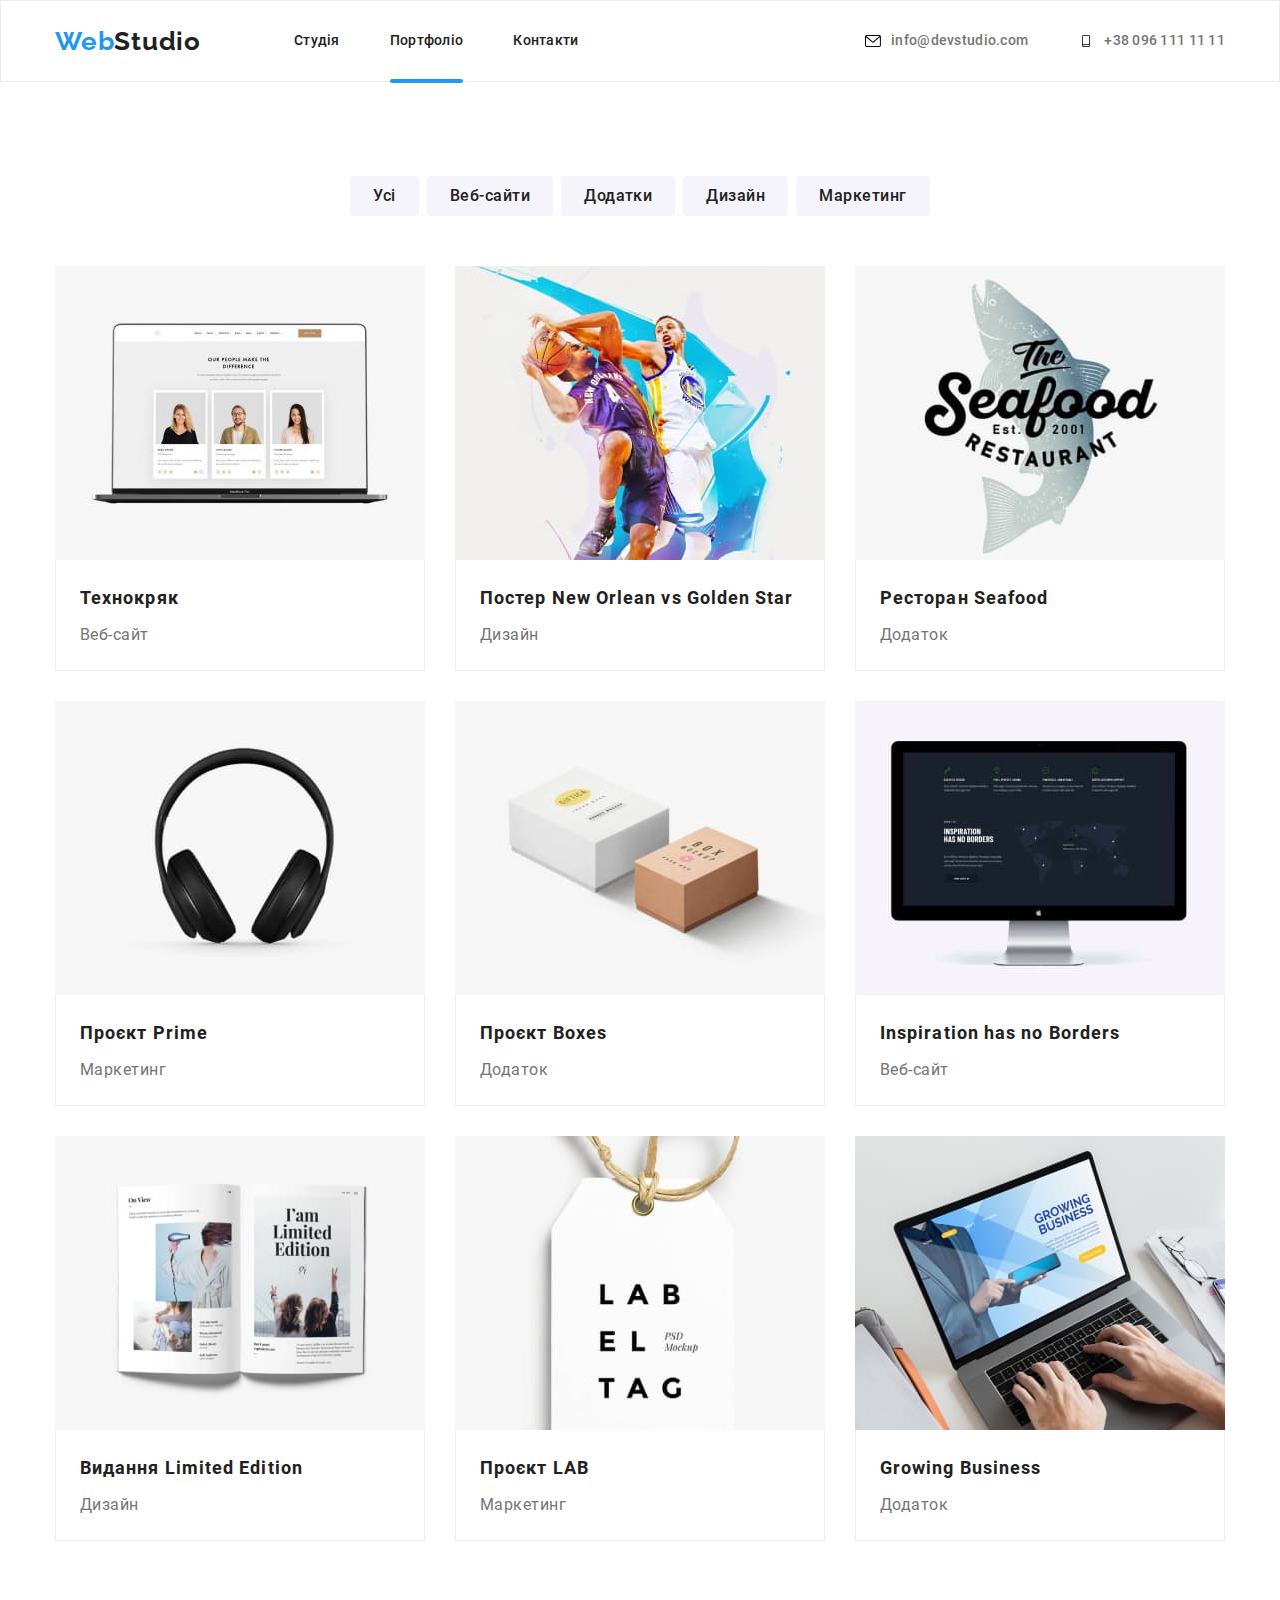
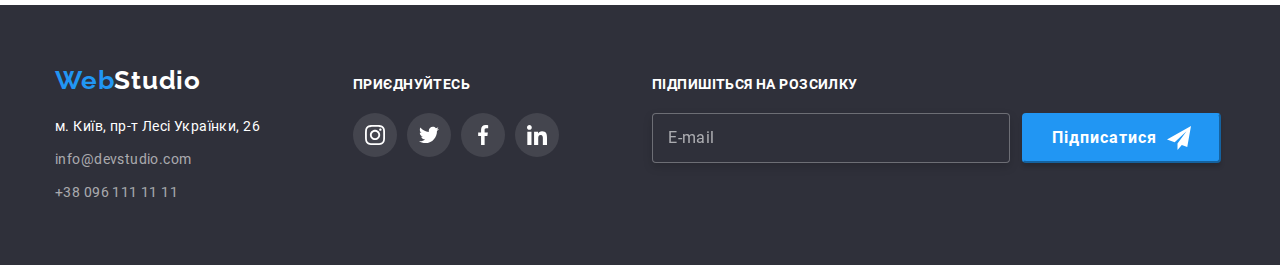
==== commit 78d8517a: "add font" ====
--- a/portfolio.html
+++ b/portfolio.html
@@ -22,8 +22,9 @@
         <a href="./index.html" class="site-logo link"
           >Web<span class="site-logo__studio">Studio</span></a
         >
+
+        <!-- Навигация сайта-->
         <nav class="site-nav">
-          <!-- Навигация сайта-->
           <ul class="site-nav__list list">
             <li class="site-nav__item">
               <a href="./index.html" class="link">Студія</a>
@@ -34,6 +35,7 @@
             <li class="site-nav__item"><a href="/" class="link">Контакти</a></li>
           </ul>
         </nav>
+
         <!-- Контакты -->
         <ul class="contact-list list">
           <li class="contact-list-item">
@@ -58,223 +60,223 @@
       <section class="portfolio">
         <div class="container">
           <h1 class="visually-hidden">Портфоліо</h1>
+
           <!-- кнопки выбора -->
           <ul class="button-list">
-            <li class="button-item">
-              <button type="button" class="button-filter">Усі</button>
-            </li>
-            <li class="button-item">
-              <button type="button" class="button-filter">Веб-сайти</button>
-            </li>
-            <li class="button-item">
-              <button type="button" class="button-filter">Додатки</button>
-            </li>
-            <li class="button-item">
-              <button type="button" class="button-filter">Дизайн</button>
-            </li>
-            <li class="button-item">
-              <button type="button" class="button-filter">Маркетинг</button>
+            <li class="button-list__item">
+              <button type="button" class="button-list__button">Усі</button>
+            </li>
+            <li class="button-list__item">
+              <button type="button" class="button-list__button">Веб-сайти</button>
+            </li>
+            <li class="button-list__item">
+              <button type="button" class="button-list__button">Додатки</button>
+            </li>
+            <li class="button-list__item">
+              <button type="button" class="button-list__button">Дизайн</button>
+            </li>
+            <li class="button-list__item">
+              <button type="button" class="button-list__button">Маркетинг</button>
             </li>
           </ul>
 
           <!-- список продуктов -->
-
-          <ul class="card-list">
-            <li class="card-item list">
-              <a href="/" target="_blank" rel="noopener nofollow" class="card-link link">
-                <div class="product-thumb">
+          <ul class="grid">
+            <li class="grid-item list">
+              <a href="/" target="_blank" rel="noopener nofollow" class="grid-item__link link">
+                <div class="product">
                   <img
                     src="./images/portfolio-page/site.jpg"
                     width="370"
                     alt="Дісплей компьютера на якому відображаються фото 3 людей"
                   />
                   <div class="product-overlay">
-                    <p class="product-descr">
-                      Ресурс пропонує комплексні пропозиції з різним рівнем функціоналу та сервісів.
-                      Все це дозволить відвідувачу отримати вичерпні відомості про компанію чи
-                      приватну особу.
-                    </p>
-                  </div>
-                </div>
-                <div class="card-text">
-                  <h2 class="card-title">Технокряк</h2>
-                  <p class="card-descr">Веб-сайт</p>
-                </div>
-              </a>
-            </li>
-            <li class="card-item list">
-              <a href="/" target="_blank" rel="noopener nofollow" class="card-link link">
-                <div class="product-thumb">
+                    <p class="product-overlay__description">
+                      Ресурс пропонує комплексні пропозиції з різним рівнем функціоналу та сервісів.
+                      Все це дозволить відвідувачу отримати вичерпні відомості про компанію чи
+                      приватну особу.
+                    </p>
+                  </div>
+                </div>
+                <div class="product-text">
+                  <h2 class="product-text__title">Технокряк</h2>
+                  <p class="product-text__description">Веб-сайт</p>
+                </div>
+              </a>
+            </li>
+            <li class="grid-item list">
+              <a href="/" target="_blank" rel="noopener nofollow" class="grid-item__link link">
+                <div class="product">
                   <img
                     src="./images/portfolio-page/design-neworlean.jpg"
                     width="370"
                     alt="Баскетболіст з м'ячем"
                   />
                   <div class="product-overlay">
-                    <p class="product-descr">
-                      Ресурс пропонує комплексні пропозиції з різним рівнем функціоналу та сервісів.
-                      Все це дозволить відвідувачу отримати вичерпні відомості про компанію чи
-                      приватну особу.
-                    </p>
-                  </div>
-                </div>
-                <div class="card-text">
-                  <h2 class="card-title">Постер New Orlean vs Golden Star</h2>
-                  <p class="card-descr">Дизайн</p>
-                </div>
-              </a>
-            </li>
-            <li class="card-item list">
-              <a href="/" target="_blank" rel="noopener nofollow" class="card-link link">
-                <div class="product-thumb">
+                    <p class="product-overlay__description">
+                      Ресурс пропонує комплексні пропозиції з різним рівнем функціоналу та сервісів.
+                      Все це дозволить відвідувачу отримати вичерпні відомості про компанію чи
+                      приватну особу.
+                    </p>
+                  </div>
+                </div>
+                <div class="product-text">
+                  <h2 class="product-text__title">Постер New Orlean vs Golden Star</h2>
+                  <p class="product-text__description">Дизайн</p>
+                </div>
+              </a>
+            </li>
+            <li class="grid-item list">
+              <a href="/" target="_blank" rel="noopener nofollow" class="grid-item__link link">
+                <div class="product">
                   <img
                     src="./images/portfolio-page/apps-seafood.jpg"
                     width="370"
                     alt="Рибний ресторан"
                   />
                   <div class="product-overlay">
-                    <p class="product-descr">
-                      Ресурс пропонує комплексні пропозиції з різним рівнем функціоналу та сервісів.
-                      Все це дозволить відвідувачу отримати вичерпні відомості про компанію чи
-                      приватну особу.
-                    </p>
-                  </div>
-                </div>
-                <div class="card-text">
-                  <h2 class="card-title">Ресторан Seafood</h2>
-                  <p class="card-descr">Додаток</p>
-                </div>
-              </a>
-            </li>
-            <li class="card-item list">
-              <a href="/" target="_blank" rel="noopener nofollow" class="card-link link">
-                <div class="product-thumb">
+                    <p class="product-overlay__description">
+                      Ресурс пропонує комплексні пропозиції з різним рівнем функціоналу та сервісів.
+                      Все це дозволить відвідувачу отримати вичерпні відомості про компанію чи
+                      приватну особу.
+                    </p>
+                  </div>
+                </div>
+                <div class="product-text">
+                  <h2 class="product-text__title">Ресторан Seafood</h2>
+                  <p class="product-text__description">Додаток</p>
+                </div>
+              </a>
+            </li>
+            <li class="grid-item list">
+              <a href="/" target="_blank" rel="noopener nofollow" class="grid-item__link link">
+                <div class="product">
                   <img
                     src="./images/portfolio-page/marketing-prime.jpg"
                     width="370"
                     alt="музичні навушники"
                   />
                   <div class="product-overlay">
-                    <p class="product-descr">
-                      Ресурс пропонує комплексні пропозиції з різним рівнем функціоналу та сервісів.
-                      Все це дозволить відвідувачу отримати вичерпні відомості про компанію чи
-                      приватну особу.
-                    </p>
-                  </div>
-                </div>
-                <div class="card-text">
-                  <h2 class="card-title">Проєкт Prime</h2>
-                  <p class="card-descr">Маркетинг</p>
-                </div>
-              </a>
-            </li>
-            <li class="card-item list">
-              <a href="/" target="_blank" rel="noopener nofollow" class="card-link link">
-                <div class="product-thumb">
+                    <p class="product-overlay__description">
+                      Ресурс пропонує комплексні пропозиції з різним рівнем функціоналу та сервісів.
+                      Все це дозволить відвідувачу отримати вичерпні відомості про компанію чи
+                      приватну особу.
+                    </p>
+                  </div>
+                </div>
+                <div class="product-text">
+                  <h2 class="product-text__title">Проєкт Prime</h2>
+                  <p class="product-text__description">Маркетинг</p>
+                </div>
+              </a>
+            </li>
+            <li class="grid-item list">
+              <a href="/" target="_blank" rel="noopener nofollow" class="grid-item__link link">
+                <div class="product">
                   <img
                     src="./images/portfolio-page/apps-boxes.jpg"
                     width="370"
                     alt="Картонна коробка"
                   />
                   <div class="product-overlay">
-                    <p class="product-descr">
-                      Ресурс пропонує комплексні пропозиції з різним рівнем функціоналу та сервісів.
-                      Все це дозволить відвідувачу отримати вичерпні відомості про компанію чи
-                      приватну особу.
-                    </p>
-                  </div>
-                </div>
-                <div class="card-text">
-                  <h2 class="card-title">Проєкт Boxes</h2>
-                  <p class="card-descr">Додаток</p>
-                </div>
-              </a>
-            </li>
-            <li class="card-item list">
-              <a href="/" target="_blank" rel="noopener nofollow" class="card-link link">
-                <div class="product-thumb">
+                    <p class="product-overlay__description">
+                      Ресурс пропонує комплексні пропозиції з різним рівнем функціоналу та сервісів.
+                      Все це дозволить відвідувачу отримати вичерпні відомості про компанію чи
+                      приватну особу.
+                    </p>
+                  </div>
+                </div>
+                <div class="product-text">
+                  <h2 class="product-text__title">Проєкт Boxes</h2>
+                  <p class="product-text__description">Додаток</p>
+                </div>
+              </a>
+            </li>
+            <li class="grid-item list">
+              <a href="/" target="_blank" rel="noopener nofollow" class="grid-item__link link">
+                <div class="product">
                   <img
                     src="./images/portfolio-page/site-inspiration.jpg"
                     width="370"
                     alt="зображення на моніторі"
                   />
                   <div class="product-overlay">
-                    <p class="product-descr">
-                      Ресурс пропонує комплексні пропозиції з різним рівнем функціоналу та сервісів.
-                      Все це дозволить відвідувачу отримати вичерпні відомості про компанію чи
-                      приватну особу.
-                    </p>
-                  </div>
-                </div>
-                <div class="card-text">
-                  <h2 class="card-title">Inspiration has no Borders</h2>
-                  <p class="card-descr">Веб-сайт</p>
-                </div>
-              </a>
-            </li>
-            <li class="card-item list">
-              <a href="/" target="_blank" rel="noopener nofollow" class="card-link link">
-                <div class="product-thumb">
+                    <p class="product-overlay__description">
+                      Ресурс пропонує комплексні пропозиції з різним рівнем функціоналу та сервісів.
+                      Все це дозволить відвідувачу отримати вичерпні відомості про компанію чи
+                      приватну особу.
+                    </p>
+                  </div>
+                </div>
+                <div class="product-text">
+                  <h2 class="product-text__title">Inspiration has no Borders</h2>
+                  <p class="product-text__description">Веб-сайт</p>
+                </div>
+              </a>
+            </li>
+            <li class="grid-item list">
+              <a href="/" target="_blank" rel="noopener nofollow" class="grid-item__link link">
+                <div class="product">
                   <img
                     src="./images/portfolio-page/design-limited.jpg"
                     width="370"
                     alt="глянцевий журнал"
                   />
                   <div class="product-overlay">
-                    <p class="product-descr">
-                      Ресурс пропонує комплексні пропозиції з різним рівнем функціоналу та сервісів.
-                      Все це дозволить відвідувачу отримати вичерпні відомості про компанію чи
-                      приватну особу.
-                    </p>
-                  </div>
-                </div>
-                <div class="card-text">
-                  <h2 class="card-title">Видання Limited Edition</h2>
-                  <p class="card-descr">Дизайн</p>
-                </div>
-              </a>
-            </li>
-            <li class="card-item list">
-              <a href="/" target="_blank" rel="noopener nofollow" class="card-link link">
-                <div class="product-thumb">
+                    <p class="product-overlay__description">
+                      Ресурс пропонує комплексні пропозиції з різним рівнем функціоналу та сервісів.
+                      Все це дозволить відвідувачу отримати вичерпні відомості про компанію чи
+                      приватну особу.
+                    </p>
+                  </div>
+                </div>
+                <div class="product-text">
+                  <h2 class="product-text__title">Видання Limited Edition</h2>
+                  <p class="product-text__description">Дизайн</p>
+                </div>
+              </a>
+            </li>
+            <li class="grid-item list">
+              <a href="/" target="_blank" rel="noopener nofollow" class="grid-item__link link">
+                <div class="product">
                   <img
                     src="./images/portfolio-page/marketing-lab.jpg"
                     width="370"
                     alt="паперова бирка"
                   />
                   <div class="product-overlay">
-                    <p class="product-descr">
-                      Ресурс пропонує комплексні пропозиції з різним рівнем функціоналу та сервісів.
-                      Все це дозволить відвідувачу отримати вичерпні відомості про компанію чи
-                      приватну особу.
-                    </p>
-                  </div>
-                </div>
-                <div class="card-text">
-                  <h2 class="card-title">Проєкт LAB</h2>
-                  <p class="card-descr">Маркетинг</p>
-                </div>
-              </a>
-            </li>
-            <li class="card-item list">
-              <a href="/" target="_blank" rel="noopener nofollow" class="card-link link">
-                <div class="product-thumb">
+                    <p class="product-overlay__description">
+                      Ресурс пропонує комплексні пропозиції з різним рівнем функціоналу та сервісів.
+                      Все це дозволить відвідувачу отримати вичерпні відомості про компанію чи
+                      приватну особу.
+                    </p>
+                  </div>
+                </div>
+                <div class="product-text">
+                  <h2 class="product-text__title">Проєкт LAB</h2>
+                  <p class="product-text__description">Маркетинг</p>
+                </div>
+              </a>
+            </li>
+            <li class="grid-item list">
+              <a href="/" target="_blank" rel="noopener nofollow" class="grid-item__link link">
+                <div class="product">
                   <img
                     src="./images/portfolio-page/apps-growing.jpg"
                     width="370"
                     alt="людина друкує текст на клавіатурі"
                   />
                   <div class="product-overlay">
-                    <p class="product-descr">
-                      Ресурс пропонує комплексні пропозиції з різним рівнем функціоналу та сервісів.
-                      Все це дозволить відвідувачу отримати вичерпні відомості про компанію чи
-                      приватну особу.
-                    </p>
-                  </div>
-                </div>
-                <div class="card-text">
-                  <h2 class="card-title">Growing Business</h2>
-                  <p class="card-descr">Додаток</p>
+                    <p class="product-overlay__description">
+                      Ресурс пропонує комплексні пропозиції з різним рівнем функціоналу та сервісів.
+                      Все це дозволить відвідувачу отримати вичерпні відомості про компанію чи
+                      приватну особу.
+                    </p>
+                  </div>
+                </div>
+                <div class="product-text">
+                  <h2 class="product-text__title">Growing Business</h2>
+                  <p class="product-text__description">Додаток</p>
                 </div>
               </a>
             </li>
@@ -284,7 +286,6 @@
     </main>
 
     <!-- Подвал сайта -->
-
     <footer class="footer">
       <div class="container">
         <div>
--- a/css/main.min.css
+++ b/css/main.min.css
@@ -1 +1 @@
-body{background-color:#fff;font-family:"Roboto",sans-serif;color:#212121}.container{max-width:100%;width:1200px;margin:0 auto;padding-left:15px;padding-right:15px}.list{list-style-type:none;margin:0;padding:0}.link{text-decoration:none}ul{padding:0;margin:0}img{display:block;max-width:100%;height:auto}p{margin:0}.visually-hidden{position:absolute;white-space:nowrap;width:1px;height:1px;overflow:hidden;border:0;padding:0;clip:rect(0 0 0 0);-webkit-clip-path:inset(50%);clip-path:inset(50%);margin:-1px}.section-title{font-weight:700;font-size:36px;line-height:1.17;text-align:center;letter-spacing:.03em;color:var(--primary-text-color--);margin-top:0px}/*! modern-normalize v1.1.0 | MIT License | https://github.com/sindresorhus/modern-normalize */*,::before,::after{box-sizing:border-box}html{line-height:1.15;-webkit-text-size-adjust:100%;-moz-tab-size:4;-o-tab-size:4;tab-size:4}body{margin:0;font-family:system-ui,-apple-system,"Segoe UI",Roboto,Helvetica,Arial,sans-serif,"Apple Color Emoji","Segoe UI Emoji"}hr{height:0;color:inherit}abbr[title]{-webkit-text-decoration:underline dotted;text-decoration:underline dotted}b,strong{font-weight:bolder}code,kbd,samp,pre{font-family:ui-monospace,SFMono-Regular,Consolas,"Liberation Mono",Menlo,monospace;font-size:1em}small{font-size:80%}sub,sup{font-size:75%;line-height:0;position:relative;vertical-align:baseline}sub{bottom:-0.25em}sup{top:-0.5em}table{text-indent:0;border-color:inherit}button,input,optgroup,select,textarea{font-family:inherit;font-size:100%;line-height:1.15;margin:0}button,select{text-transform:none}button,[type=button],[type=reset],[type=submit]{-webkit-appearance:button}::-moz-focus-inner{border-style:none;padding:0}:-moz-focusring{outline:1px dotted ButtonText}:-moz-ui-invalid{box-shadow:none}legend{padding:0}progress{vertical-align:baseline}::-webkit-inner-spin-button,::-webkit-outer-spin-button{height:auto}[type=search]{-webkit-appearance:textfield;outline-offset:-2px}::-webkit-search-decoration{-webkit-appearance:none}::-webkit-file-upload-button{-webkit-appearance:button;font:inherit}summary{display:list-item}.about{padding-bottom:94px}.about .section-title{margin-bottom:50px}.about-list{display:flex;justify-content:space-between}.about-item{position:relative}.about-item-descr{position:absolute;bottom:0;display:inline-block;width:100%;padding:27px 0;margin:0;font-weight:700;font-size:14px;line-height:1.14;letter-spacing:.03em;text-transform:uppercase;text-align:center;color:#fff;background-color:rgba(47,48,58,.8)}.benefits{padding-top:94px;padding-bottom:94px}.visually-hidden{position:absolute;white-space:nowrap;width:1px;height:1px;overflow:hidden;border:0;padding:0;clip:rect(0 0 0 0);-webkit-clip-path:inset(50%);clip-path:inset(50%);margin:-1px}.benefits-list{display:flex;justify-content:space-between}.benefits .benefits-item{width:250px}.benefits-icon{width:270px;height:120px;margin-bottom:30px;background-color:#f5f4fa;display:flex;align-items:center;justify-content:center;border-radius:4px}.benefits-list .title{font-weight:700;font-size:14px;line-height:1.17;letter-spacing:.03em;text-transform:uppercase;color:#212121;margin-bottom:10px;margin-top:0}.benefits-list .descr{font-size:14px;line-height:1.7;letter-spacing:.03em;color:#757575;margin-bottom:0;margin-top:0}.button-list{list-style-type:none;display:flex;gap:8px;justify-content:center;margin-top:0;margin-bottom:50px;padding-left:0px}.button-filter{font-family:inherit;font-weight:500;font-size:16px;line-height:1.62;text-align:center;letter-spacing:.03em;color:var(--primary-text-color--);background-color:#f5f4fa;cursor:pointer;border:1px solid rgba(0,0,0,0);border-radius:4px;padding:6px 22px;transition:color 250ms,background-color 250ms,box-shadow 250ms cubic-bezier(0.4, 0, 0.2, 1)}.button-filter:hover,.button-filter:focus{color:#fff;background-color:var(--accent-color--);box-shadow:0px 3px 1px rgba(0,0,0,.1),0px 1px 2px rgba(0,0,0,.08),0px 2px 2px rgba(0,0,0,.12)}.card-list{display:flex;flex-wrap:wrap;gap:30px;padding-left:0px;margin:0 -30px -30px 0}.card-item{background:#fff;width:370px}.product-thumb{position:relative;overflow:hidden}.product-overlay{position:absolute;top:0;left:0;width:100%;height:100%;background-color:rgba(33,150,243,.9);font-size:18px;line-height:1.55;letter-spacing:.03em;color:#fff;padding:63px 24px;transform:translateY(100%);transition:transform 250ms cubic-bezier(0.4, 0, 0.2, 1)}.card-link:hover .product-overlay,.card-link:focus .product-overlay{transform:translateY(0)}.card-item .card-text{padding:20px 24px;background:#fff;border:1px solid #eee;border-top:none}.card-title{font-weight:700;font-size:18px;line-height:2;letter-spacing:.06em;color:#212121;margin-top:0;margin-bottom:4px}.card-descr{font-size:16px;line-height:1.87;letter-spacing:.03em;color:#757575;margin:0;padding:0}.card-link:hover,.card-link:focus{display:block;box-shadow:0px 1px 1px rgba(0,0,0,.12),0px 4px 4px rgba(0,0,0,.06),1px 4px 6px rgba(0,0,0,.16);transition:box-shadow 250ms cubic-bezier(0.4, 0, 0.2, 1)}.clients{padding:94px 0 94px}.section-title{margin-bottom:50px}.clients-list{display:flex;align-items:center;justify-content:center;gap:30px}.clients-box{width:170px;height:92px;border:1px solid #afb1b8;border-radius:5px;display:flex;align-items:center;justify-content:center;fill:#afb1b8;transition-property:border-color,fill;transition-duration:250ms;transition-timing-function:cubic-bezier(0.4, 0, 0.2, 1)}.clients-box:hover,.clients-box:focus{border-color:#2196f3;fill:#2196f3}.backdrop{position:fixed;top:0;left:0;width:100%;height:100%;background-color:rgba(0,0,0,.2);opacity:1;transition:opacity 250ms cubic-bezier(0.4, 0, 0.2, 1);display:flex;align-items:center;justify-content:center;overflow:scroll}.is-hidden{opacity:0;pointer-events:none;visibility:hidden;scale:0}.backdrop.is-hidden .modal{scale:0}.backdrop .modal{position:absolute;width:528px;min-height:581px;padding:40px;background-color:#fff;box-shadow:0px 1px 3px rgba(0,0,0,.12),0px 1px 1px rgba(0,0,0,.14),0px 2px 1px rgba(0,0,0,.2);border-radius:4px;scale:1;transition:scale 250ms cubic-bezier(0.4, 0, 0.2, 1)}.btn-modal{position:absolute;top:8px;right:8px;display:flex;align-items:center;justify-content:center;width:30px;height:30px;border-radius:50%;cursor:pointer;background:rgba(0,0,0,0);border:1px solid rgba(0,0,0,.1);transition:border-color 250ms cubic-bezier(0.4, 0, 0.2, 1),fill 250ms cubic-bezier(0.4, 0, 0.2, 1)}.btn-modal:hover,.btn-modal:focus{border-color:#2196f3;fill:#2196f3}body.modal-open{overflow:hidden}.form-modal__title{margin-bottom:12px;font-weight:700;font-size:20px;line-height:23px;text-align:center;letter-spacing:.03em;color:#212121}.form-callback__label{display:block;font-weight:400;font-size:12px;line-height:14px;letter-spacing:.01em;color:#757575;margin-bottom:4px;cursor:pointer}.form-callback__field{position:relative;margin-bottom:10px}.form-callback__input{height:40px;width:100%;padding:0 10px 0 42px;border:1px solid rgba(33,33,33,.2);border-radius:4px}.form-callback__field::-moz-placeholder{font-weight:400;font-size:12px;line-height:14px;letter-spacing:.01em;color:rgba(117,117,117,.5)}.form-callback__field:-ms-input-placeholder{font-weight:400;font-size:12px;line-height:14px;letter-spacing:.01em;color:rgba(117,117,117,.5)}.form-callback__field::placeholder{font-weight:400;font-size:12px;line-height:14px;letter-spacing:.01em;color:rgba(117,117,117,.5)}.form-callback__icon{position:absolute;top:50%;left:15px;transform:translateY(-50%)}.form-callback__input:hover{border-color:#2196f3;transition:border-color 250ms cubic-bezier(0.4, 0, 0.2, 1)}.form-callback__field:hover .form-icon{fill:#2196f3;transition:fill 250ms cubic-bezier(0.4, 0, 0.2, 1)}.form-callback__input:focus{border-color:#2196f3;outline:none}.form-callback__input:focus+.form-callback__icon{fill:#2196f3}.form-callback__comment{width:100%;height:120px;margin-bottom:20px;padding:12px 16px;border:1px solid rgba(33,33,33,.2);border-radius:4px;resize:none}.form-callback__comment:hover,.form-callback__comment:focus{border-color:#2196f3;outline:none}.terms{display:flex;justify-content:center;align-items:baseline;margin-bottom:30px;position:relative}.checkbox-input{-webkit-appearance:none;-moz-appearance:none;appearance:none}.checkbox-label{position:relative;padding-left:31px;font-weight:400;font-size:14px;line-height:24px;letter-spacing:.03em;color:#757575;cursor:pointer}.icon-check{position:absolute;top:50%;left:0;transform:translateY(-50%);fill:rgba(0,0,0,0);border:2px solid #212121;border-radius:2px}.checkbox-input:checked+.icon-check{fill:#fff;background-color:#2196f3;border:none}.terms-of-link{font-weight:400;font-size:14px;line-height:24px;letter-spacing:.03em;color:#2196f3}.form-callback__btn{margin:0 auto;display:block;width:200px;padding:10px 0;background:#2196f3;box-shadow:0px 4px 4px rgba(0,0,0,.15);border-radius:4px;border:none;font-weight:700;font-size:16px;line-height:1.87;letter-spacing:.06em;cursor:pointer;color:#fff;transition:background-color 250ms cubic-bezier(0.4, 0, 0.2, 1)}.form-callback-btn:hover,.form-callback-btn:focus{background-color:#188ce8}.portfolio{padding-bottom:94px;padding-top:94px}.page-header{border-bottom:#ececec;border:1px solid #ececec}.page-header .container{display:flex;align-items:center}.site-nav{display:flex;align-items:center}.site-logo{color:#2196f3;font-family:"Raleway",sans-serif;font-weight:700;font-size:26px;line-height:1.19;letter-spacing:.03em}.site-logo__studio{color:#212121}.site-nav__list{display:flex;gap:50px;margin-left:93px}.site-nav__item{position:relative}.site-nav__item .link{display:block;padding:32px 0;text-decoration:none;color:#212121;font-weight:500;font-size:14px;line-height:1.14;letter-spacing:.02em;transition:color 250ms cubic-bezier(0.4, 0, 0.2, 1)}.site-nav__item .current::after{position:absolute;bottom:-2px;left:0;content:"";display:inline-block;width:100%;height:4px;background:#2196f3;border-radius:2px;opacity:1}.contact-list{display:flex;gap:50px;margin-left:auto;align-items:center}.contact-list .link{display:flex;align-items:center;gap:10px;text-decoration:none;font-weight:500;font-size:14px;line-height:1.14;letter-spacing:.02em;color:#757575;padding:32px 0;transition:color 250ms cubic-bezier(0.4, 0, 0.2, 1)}.site-nav__list .link:hover,.contact-list .link:hover,.site-nav__list .link:focus,.contact-list .link:focus{color:#2196f3;fill:currentColor}.site-nav-list .current{color:#2196f3}.hero{background-image:linear-gradient(to right, rgba(47, 48, 58, 0.4), rgba(47, 48, 58, 0.4)),url(../images/hero-Img.jpg);background-size:cover;background-position:center;background-repeat:no-repeat;background-color:#2196f3;text-align:center;height:600px;padding-top:200px;padding-bottom:200px;max-width:1600px;margin:0 auto}.hero .section-title{width:700px;font-weight:900;font-size:44px;line-height:1.36;text-align:center;letter-spacing:.06em;text-transform:uppercase;color:#fff;margin:0 auto 30px auto;margin-bottom:30px}.hero-button{font-family:inherit;font-weight:700;font-size:16px;line-height:1.87;text-align:center;letter-spacing:.06em;color:#fff;background-color:#2196f3;padding:10px 32px;border-radius:4px;border:0;box-shadow:0px 4px 4px rgba(0,0,0,.15);cursor:pointer;transition:background-color 250ms cubic-bezier(0.4, 0, 0.2, 1)}.hero-button:hover,.hero-button:focus{background-color:#188ce8}.footer{background-color:#2f303a;padding-top:60px;padding-bottom:60px}.footer>.container{display:flex;align-items:baseline;gap:93px}.footer-logo{color:#2196f3;text-decoration:none;font-family:"Raleway",sans-serif;font-weight:700;font-size:26px;line-height:1.17;letter-spacing:.03em;display:inline-block;margin-top:0;margin-bottom:20px}.footer-logo-studio{color:#fff;margin-top:0}.footer-nav-list{margin-top:0;margin-bottom:0}.footer .footer-nav-item:not(:last-child){margin-bottom:9px}.footer .link{font-style:normal;text-decoration:none;font-size:14px;line-height:1.71;letter-spacing:.03em;color:rgba(255,255,255,.6);display:inline-block;margin-top:0;transition:color 250ms cubic-bezier(0.4, 0, 0.2, 1)}.address .link-address{font-style:normal;font-weight:400;font-size:14px;line-height:1.71;letter-spacing:.03em;color:#fff;text-decoration:none;margin-top:0;transition:color 250ms cubic-bezier(0.4, 0, 0.2, 1)}.address .link-address:hover,.footer-nav-list .link:hover,.footer-nav-list .link:focus{color:#2196f3}.footer-social-title{font-weight:700;font-size:14px;line-height:1.14;letter-spacing:.03em;text-transform:uppercase;color:#fff;margin:0;margin-bottom:20px}.footer-social-list{display:flex;align-items:center;justify-content:center;gap:10px}.footer-social-item{width:44px;height:44px;border-radius:50%;display:flex;align-items:center;justify-content:center;background-color:rgba(255,255,255,.1);fill:#fff;transition-property:background-color;transition-duration:250ms;transition-timing-function:cubic-bezier(0.4, 0, 0.2, 1)}.footer-social-item:hover,.footer-social-item:focus{background-color:#2196f3}.subscribe-form{display:flex}.form-descr{font-weight:700;font-size:14px;line-height:1.14;letter-spacing:.03em;text-transform:uppercase;color:#fff;margin-bottom:20px}.subscribe-form-input{margin-right:12px;padding:15px;width:358px;background-color:#2f303a;border:1px solid rgba(255,255,255,.3);filter:drop-shadow(0px 4px 4px rgba(0, 0, 0, 0.15));border-radius:4px}.subscribe-form-input::-moz-placeholder{font-weight:400;font-size:16px;line-height:1.25px;letter-spacing:.03em;color:rgba(255,255,255,.6)}.subscribe-form-input:-ms-input-placeholder{font-weight:400;font-size:16px;line-height:1.25px;letter-spacing:.03em;color:rgba(255,255,255,.6)}.subscribe-form-input::placeholder{font-weight:400;font-size:16px;line-height:1.25px;letter-spacing:.03em;color:rgba(255,255,255,.6)}.subscribe-form-btn{display:flex;align-items:center;gap:10px;background:#2196f3;box-shadow:0px 4px 4px rgba(0,0,0,.15);border-radius:4px;border-color:#2196f3;padding:10px 28px 10px 28px;font-weight:700;font-size:16px;line-height:1.25;letter-spacing:.06em;color:#fff;cursor:pointer;transition:background-color 250ms cubic-bezier(0.4, 0, 0.2, 1)}.subscribe-form-btn:hover,.subscribe-form-btn:focus{background-color:#188ce8}.icon-send{fill:#fff}.team{padding-top:94px;padding-bottom:94px;background:#f5f4fa}.team .section-title{margin-bottom:50px}.team-list{display:flex;justify-content:space-between}.team .title{font-weight:500;font-size:16px;line-height:1.35;text-align:center;letter-spacing:.03em;color:#212121;margin-top:0;margin-bottom:10px}.team .descr{font-size:16px;line-height:1.18;text-align:center;letter-spacing:.03em;color:#757575;margin-top:0;margin-bottom:16px}.team-card-text{background-color:#fff;padding:30px}.team-list-item{background-color:#fff;box-shadow:0px 1px 3px rgba(0,0,0,.12),0px 1px 1px rgba(0,0,0,.14),0px 2px 1px rgba(0,0,0,.2);border-radius:0px 0px 4px 4px}.social-list{display:flex;gap:10px;align-items:center;justify-content:center}.social-link{width:44px;height:44px;border-radius:50%;display:flex;align-items:center;justify-content:center;fill:#afb1b8;background-color:#fff;transition-property:background-color,fill;transition-duration:250ms;transition-timing-function:cubic-bezier(0.4, 0, 0.2, 1)}.social-link:hover,.social-link:focus{background-color:#2196f3;fill:#fff}/*# sourceMappingURL=main.min.css.map */+/*! modern-normalize v1.1.0 | MIT License | https://github.com/sindresorhus/modern-normalize */*,::before,::after{box-sizing:border-box}html{line-height:1.15;-webkit-text-size-adjust:100%;-moz-tab-size:4;-o-tab-size:4;tab-size:4}body{margin:0;font-family:system-ui,-apple-system,"Segoe UI",Roboto,Helvetica,Arial,sans-serif,"Apple Color Emoji","Segoe UI Emoji"}hr{height:0;color:inherit}abbr[title]{-webkit-text-decoration:underline dotted;text-decoration:underline dotted}b,strong{font-weight:bolder}code,kbd,samp,pre{font-family:ui-monospace,SFMono-Regular,Consolas,"Liberation Mono",Menlo,monospace;font-size:1em}small{font-size:80%}sub,sup{font-size:75%;line-height:0;position:relative;vertical-align:baseline}sub{bottom:-0.25em}sup{top:-0.5em}table{text-indent:0;border-color:inherit}button,input,optgroup,select,textarea{font-family:inherit;font-size:100%;line-height:1.15;margin:0}button,select{text-transform:none}button,[type=button],[type=reset],[type=submit]{-webkit-appearance:button}::-moz-focus-inner{border-style:none;padding:0}:-moz-focusring{outline:1px dotted ButtonText}:-moz-ui-invalid{box-shadow:none}legend{padding:0}progress{vertical-align:baseline}::-webkit-inner-spin-button,::-webkit-outer-spin-button{height:auto}[type=search]{-webkit-appearance:textfield;outline-offset:-2px}::-webkit-search-decoration{-webkit-appearance:none}::-webkit-file-upload-button{-webkit-appearance:button;font:inherit}summary{display:list-item}.visually-hidden{position:absolute;white-space:nowrap;width:1px;height:1px;overflow:hidden;border:0;padding:0;clip:rect(0 0 0 0);-webkit-clip-path:inset(50%);clip-path:inset(50%);margin:-1px}body{background-color:#fff;font-family:"Roboto",sans-serif;color:#212121}.container{max-width:100%;width:1200px;margin:0 auto;padding-left:15px;padding-right:15px}.list{list-style-type:none;margin:0;padding:0}.link{text-decoration:none}ul{padding:0;margin:0}img{display:block;max-width:100%;height:auto}p{margin:0}.visually-hidden{position:absolute;white-space:nowrap;width:1px;height:1px;overflow:hidden;border:0;padding:0;clip:rect(0 0 0 0);-webkit-clip-path:inset(50%);clip-path:inset(50%);margin:-1px}.section-title{font-weight:700;font-size:36px;line-height:1.17;text-align:center;letter-spacing:.03em;color:var(--primary-text-color--);margin-top:0px}@font-face{font-family:"Raleway";font-style:normal;font-weight:400;src:url("../fonts/raleway-v28-latin_cyrillic-regular.eot");src:local(""),url("../fonts/raleway-v28-latin_cyrillic-regular.eot?#iefix") format("embedded-opentype"),url("../fonts/raleway-v28-latin_cyrillic-regular.woff2") format("woff2"),url("../fonts/raleway-v28-latin_cyrillic-regular.woff") format("woff"),url("../fonts/raleway-v28-latin_cyrillic-regular.ttf") format("truetype"),url("../fonts/raleway-v28-latin_cyrillic-regular.svg#Raleway") format("svg")}@font-face{font-family:"Raleway";font-style:normal;font-weight:500;src:url("../fonts/raleway-v28-latin_cyrillic-500.eot");src:local(""),url("../fonts/raleway-v28-latin_cyrillic-500.eot?#iefix") format("embedded-opentype"),url("../fonts/raleway-v28-latin_cyrillic-500.woff2") format("woff2"),url("../fonts/raleway-v28-latin_cyrillic-500.woff") format("woff"),url("../fonts/raleway-v28-latin_cyrillic-500.ttf") format("truetype"),url("../fonts/raleway-v28-latin_cyrillic-500.svg#Raleway") format("svg")}@font-face{font-family:"Raleway";font-style:normal;font-weight:700;src:url("../fonts/raleway-v28-latin_cyrillic-700.eot");src:local(""),url("../fonts/raleway-v28-latin_cyrillic-700.eot?#iefix") format("embedded-opentype"),url("../fonts/raleway-v28-latin_cyrillic-700.woff2") format("woff2"),url("../fonts/raleway-v28-latin_cyrillic-700.woff") format("woff"),url("../fonts/raleway-v28-latin_cyrillic-700.ttf") format("truetype"),url("../fonts/raleway-v28-latin_cyrillic-700.svg#Raleway") format("svg")}@font-face{font-family:"Raleway";font-style:normal;font-weight:900;src:url("../fonts/raleway-v28-latin_cyrillic-900.eot");src:local(""),url("../fonts/raleway-v28-latin_cyrillic-900.eot?#iefix") format("embedded-opentype"),url("../fonts/raleway-v28-latin_cyrillic-900.woff2") format("woff2"),url("../fonts/raleway-v28-latin_cyrillic-900.woff") format("woff"),url("../fonts/raleway-v28-latin_cyrillic-900.ttf") format("truetype"),url("../fonts/raleway-v28-latin_cyrillic-900.svg#Raleway") format("svg")}@font-face{font-family:"Roboto";font-style:normal;font-weight:300;src:url("../fonts/roboto-v30-latin_cyrillic-300.eot");src:local(""),url("../fonts/roboto-v30-latin_cyrillic-300.eot?#iefix") format("embedded-opentype"),url("../fonts/roboto-v30-latin_cyrillic-300.woff2") format("woff2"),url("../fonts/roboto-v30-latin_cyrillic-300.woff") format("woff"),url("../fonts/roboto-v30-latin_cyrillic-300.ttf") format("truetype"),url("../fonts/roboto-v30-latin_cyrillic-300.svg#Roboto") format("svg")}@font-face{font-family:"Roboto";font-style:normal;font-weight:400;src:url("../fonts/roboto-v30-latin_cyrillic-regular.eot");src:local(""),url("../fonts/roboto-v30-latin_cyrillic-regular.eot?#iefix") format("embedded-opentype"),url("../fonts/roboto-v30-latin_cyrillic-regular.woff2") format("woff2"),url("../fonts/roboto-v30-latin_cyrillic-regular.woff") format("woff"),url("../fonts/roboto-v30-latin_cyrillic-regular.ttf") format("truetype"),url("../fonts/roboto-v30-latin_cyrillic-regular.svg#Roboto") format("svg")}@font-face{font-family:"Roboto";font-style:normal;font-weight:500;src:url("../fonts/roboto-v30-latin_cyrillic-500.eot");src:local(""),url("../fonts/roboto-v30-latin_cyrillic-500.eot?#iefix") format("embedded-opentype"),url("../fonts/roboto-v30-latin_cyrillic-500.woff2") format("woff2"),url("../fonts/roboto-v30-latin_cyrillic-500.woff") format("woff"),url("../fonts/roboto-v30-latin_cyrillic-500.ttf") format("truetype"),url("../fonts/roboto-v30-latin_cyrillic-500.svg#Roboto") format("svg")}@font-face{font-family:"Roboto";font-style:normal;font-weight:700;src:url("../fonts/roboto-v30-latin_cyrillic-700.eot");src:local(""),url("../fonts/roboto-v30-latin_cyrillic-700.eot?#iefix") format("embedded-opentype"),url("../fonts/roboto-v30-latin_cyrillic-700.woff2") format("woff2"),url("../fonts/roboto-v30-latin_cyrillic-700.woff") format("woff"),url("../fonts/roboto-v30-latin_cyrillic-700.ttf") format("truetype"),url("../fonts/roboto-v30-latin_cyrillic-700.svg#Roboto") format("svg")}@font-face{font-family:"Roboto";font-style:normal;font-weight:900;src:url("../fonts/roboto-v30-latin_cyrillic-900.eot");src:local(""),url("../fonts/roboto-v30-latin_cyrillic-900.eot?#iefix") format("embedded-opentype"),url("../fonts/roboto-v30-latin_cyrillic-900.woff2") format("woff2"),url("../fonts/roboto-v30-latin_cyrillic-900.woff") format("woff"),url("../fonts/roboto-v30-latin_cyrillic-900.ttf") format("truetype"),url("../fonts/roboto-v30-latin_cyrillic-900.svg#Roboto") format("svg")}.about{padding-bottom:94px}.about .section-title{margin-bottom:50px}.about-list{display:flex;justify-content:space-between}.about-list__item{position:relative}.about-list__description{position:absolute;bottom:0;display:inline-block;width:100%;padding:27px 0;margin:0;font-weight:700;font-size:14px;line-height:1.14;letter-spacing:.03em;text-transform:uppercase;text-align:center;color:#fff;background-color:rgba(47,48,58,.8)}.benefits{padding-top:94px;padding-bottom:94px}.benefits-list{display:flex;justify-content:space-between;gap:30px}.benefits-list__icon{width:270px;height:120px;margin-bottom:30px;background-color:#f5f4fa;display:flex;align-items:center;justify-content:center;border-radius:4px}.benefits-list__title{font-weight:700;font-size:14px;line-height:1.17;letter-spacing:.03em;text-transform:uppercase;color:#212121;margin-bottom:10px;margin-top:0}.benefits-list__description{font-size:14px;line-height:1.7;letter-spacing:.03em;color:#757575;margin-bottom:0;margin-top:0}.button-list{list-style-type:none;display:flex;gap:8px;justify-content:center;margin-top:0;margin-bottom:50px;padding-left:0px}.button-list__button{font-family:inherit;font-weight:500;font-size:16px;line-height:1.62;text-align:center;letter-spacing:.03em;color:var(--primary-text-color--);background-color:#f5f4fa;cursor:pointer;border:1px solid rgba(0,0,0,0);border-radius:4px;padding:6px 22px;transition:color 250ms,background-color 250ms,box-shadow 250ms cubic-bezier(0.4, 0, 0.2, 1)}.button-list__button:hover{color:#fff;background-color:#2196f3;box-shadow:0px 3px 1px rgba(0,0,0,.1),0px 1px 2px rgba(0,0,0,.08),0px 2px 2px rgba(0,0,0,.12)}.button-list__button:focus{color:#fff;background-color:#2196f3;box-shadow:0px 3px 1px rgba(0,0,0,.1),0px 1px 2px rgba(0,0,0,.08),0px 2px 2px rgba(0,0,0,.12)}.grid{display:flex;flex-wrap:wrap;gap:30px;padding-left:0px;margin:0 -30px -30px 0}.grid-item{background:#fff;width:370px}.grid-item .grid-item:hover,.grid-item .grid-item:focus{box-shadow:0px 1px 1px rgba(0,0,0,.12),0px 4px 4px rgba(0,0,0,.06),1px 4px 6px rgba(0,0,0,.16);transition:box-shadow 250ms cubic-bezier(0.4, 0, 0.2, 1)}.product{position:relative;overflow:hidden}.product-overlay{position:absolute;top:0;left:0;width:100%;height:100%;background-color:rgba(33,150,243,.9);font-size:18px;line-height:1.55;letter-spacing:.03em;color:#fff;padding:63px 24px;transform:translateY(100%);transition:transform 250ms cubic-bezier(0.4, 0, 0.2, 1)}.product-text{padding:20px 24px;background:#fff;border:1px solid #eee;border-top:none}.product-text__title{font-weight:700;font-size:18px;line-height:2;letter-spacing:.06em;color:#212121;margin-top:0;margin-bottom:4px}.product-text__description{font-size:16px;line-height:1.87;letter-spacing:.03em;color:#757575;margin:0;padding:0}.grid-item__link:hover .product-overlay,.grid-item__link:focus .product-overlay{transform:translateY(0)}.clients{padding:94px 0 94px}.section-title{margin-bottom:50px}.clients-list{display:flex;align-items:center;justify-content:center;gap:30px}.clients-box{width:170px;height:92px;border:1px solid #afb1b8;border-radius:5px;display:flex;align-items:center;justify-content:center;fill:#afb1b8;transition-property:border-color,fill;transition-duration:250ms;transition-timing-function:cubic-bezier(0.4, 0, 0.2, 1)}.clients-box:hover,.clients-box:focus{border-color:#2196f3;fill:#2196f3}.backdrop{position:fixed;top:0;left:0;width:100%;height:100%;background-color:rgba(0,0,0,.2);opacity:1;transition:opacity 250ms cubic-bezier(0.4, 0, 0.2, 1);display:flex;align-items:center;justify-content:center;overflow:scroll}.is-hidden{opacity:0;pointer-events:none;visibility:hidden;scale:0}.backdrop.is-hidden .modal{scale:0}.backdrop .modal{position:absolute;width:528px;min-height:581px;padding:40px;background-color:#fff;box-shadow:0px 1px 3px rgba(0,0,0,.12),0px 1px 1px rgba(0,0,0,.14),0px 2px 1px rgba(0,0,0,.2);border-radius:4px;scale:1;transition:scale 250ms cubic-bezier(0.4, 0, 0.2, 1)}.btn-modal{position:absolute;top:8px;right:8px;display:flex;align-items:center;justify-content:center;width:30px;height:30px;border-radius:50%;cursor:pointer;background:rgba(0,0,0,0);border:1px solid rgba(0,0,0,.1);transition:border-color 250ms cubic-bezier(0.4, 0, 0.2, 1),fill 250ms cubic-bezier(0.4, 0, 0.2, 1)}.btn-modal:hover,.btn-modal:focus{border-color:#2196f3;fill:#2196f3}body.modal-open{overflow:hidden}.form-modal__title{margin-bottom:12px;font-weight:700;font-size:20px;line-height:23px;text-align:center;letter-spacing:.03em;color:#212121}.form-callback__label{display:block;font-weight:400;font-size:12px;line-height:14px;letter-spacing:.01em;color:#757575;margin-bottom:4px;cursor:pointer}.form-callback__field{position:relative;margin-bottom:10px}.form-callback__input{height:40px;width:100%;padding:0 10px 0 42px;border:1px solid rgba(33,33,33,.2);border-radius:4px}.form-callback__field::-moz-placeholder{font-weight:400;font-size:12px;line-height:14px;letter-spacing:.01em;color:rgba(117,117,117,.5)}.form-callback__field:-ms-input-placeholder{font-weight:400;font-size:12px;line-height:14px;letter-spacing:.01em;color:rgba(117,117,117,.5)}.form-callback__field::placeholder{font-weight:400;font-size:12px;line-height:14px;letter-spacing:.01em;color:rgba(117,117,117,.5)}.form-callback__icon{position:absolute;top:50%;left:15px;transform:translateY(-50%)}.form-callback__input:hover{border-color:#2196f3;transition:border-color 250ms cubic-bezier(0.4, 0, 0.2, 1)}.form-callback__field:hover .form-icon{fill:#2196f3;transition:fill 250ms cubic-bezier(0.4, 0, 0.2, 1)}.form-callback__input:focus{border-color:#2196f3;outline:none}.form-callback__input:focus+.form-callback__icon{fill:#2196f3}.form-callback__comment{width:100%;height:120px;margin-bottom:20px;padding:12px 16px;border:1px solid rgba(33,33,33,.2);border-radius:4px;resize:none}.form-callback__comment:hover,.form-callback__comment:focus{border-color:#2196f3;outline:none}.terms{display:flex;justify-content:center;align-items:baseline;margin-bottom:30px;position:relative}.checkbox-input{-webkit-appearance:none;-moz-appearance:none;appearance:none}.checkbox-label{position:relative;padding-left:31px;font-weight:400;font-size:14px;line-height:24px;letter-spacing:.03em;color:#757575;cursor:pointer}.icon-check{position:absolute;top:50%;left:0;transform:translateY(-50%);fill:rgba(0,0,0,0);border:2px solid #212121;border-radius:2px}.checkbox-input:checked+.icon-check{fill:#fff;background-color:#2196f3;border:none}.terms-of-link{font-weight:400;font-size:14px;line-height:24px;letter-spacing:.03em;color:#2196f3}.form-callback__btn{margin:0 auto;display:block;width:200px;padding:10px 0;background:#2196f3;box-shadow:0px 4px 4px rgba(0,0,0,.15);border-radius:4px;border:none;font-weight:700;font-size:16px;line-height:1.87;letter-spacing:.06em;cursor:pointer;color:#fff;transition:background-color 250ms cubic-bezier(0.4, 0, 0.2, 1)}.form-callback-btn:hover,.form-callback-btn:focus{background-color:#188ce8}.portfolio{padding-bottom:94px;padding-top:94px}.page-header{border-bottom:#ececec;border:1px solid #ececec}.page-header .container{display:flex;align-items:center}.site-nav__list{display:flex;gap:50px;margin-left:93px}.site-nav__item{position:relative}.site-nav__item .link{display:block;padding:32px 0;text-decoration:none;color:#212121;font-weight:500;font-size:14px;line-height:1.14;letter-spacing:.02em;transition:color 250ms cubic-bezier(0.4, 0, 0.2, 1)}.site-nav__item .link:hover{color:#2196f3}.site-nav__item .link:focus{color:#2196f3;fill:currentColor}.site-nav__item .link.current::after{position:absolute;bottom:-2px;left:0;content:"";display:inline-block;width:100%;height:4px;background:#2196f3;border-radius:2px;opacity:1}.contact-list{display:flex;gap:50px;margin-left:auto;align-items:center}.contact-list .link{display:flex;align-items:center;gap:10px;text-decoration:none;font-weight:500;font-size:14px;line-height:1.14;letter-spacing:.02em;color:#757575;padding:32px 0;transition:color 250ms cubic-bezier(0.4, 0, 0.2, 1)}.contact-list .link:hover{color:#2196f3;fill:currentColor}.contact-list .link:focus{color:#2196f3;fill:currentColor}.hero{background-image:linear-gradient(to right, rgba(47, 48, 58, 0.4), rgba(47, 48, 58, 0.4)),url(../images/hero-Img.jpg);background-size:cover;background-position:center;background-repeat:no-repeat;background-color:#2196f3;text-align:center;height:600px;padding-top:200px;padding-bottom:200px;max-width:1600px;margin:0 auto}.hero .section-title{width:700px;font-weight:900;font-size:44px;line-height:1.36;text-align:center;letter-spacing:.06em;text-transform:uppercase;color:#fff;margin:0 auto 30px auto;margin-bottom:30px}.hero-button{font-family:inherit;font-weight:700;font-size:16px;line-height:1.87;text-align:center;letter-spacing:.06em;color:#fff;background-color:#2196f3;padding:10px 32px;border-radius:4px;border:0;box-shadow:0px 4px 4px rgba(0,0,0,.15);cursor:pointer;transition:background-color 250ms cubic-bezier(0.4, 0, 0.2, 1)}.hero-button:hover,.hero-button:focus{background-color:#188ce8}.footer{background-color:#2f303a;padding-top:60px;padding-bottom:60px}.footer>.container{display:flex;align-items:baseline;gap:93px}.footer-logo{color:#2196f3;text-decoration:none;font-family:"Raleway",sans-serif;font-weight:700;font-size:26px;line-height:1.17;letter-spacing:.03em;display:inline-block;margin-top:0;margin-bottom:20px}.footer-logo-studio{color:#fff;margin-top:0}.footer-nav-list{margin-top:0;margin-bottom:0}.footer .footer-nav-item:not(:last-child){margin-bottom:9px}.footer .link{font-style:normal;text-decoration:none;font-size:14px;line-height:1.71;letter-spacing:.03em;color:rgba(255,255,255,.6);display:inline-block;margin-top:0;transition:color 250ms cubic-bezier(0.4, 0, 0.2, 1)}.address .link-address{font-style:normal;font-weight:400;font-size:14px;line-height:1.71;letter-spacing:.03em;color:#fff;text-decoration:none;margin-top:0;transition:color 250ms cubic-bezier(0.4, 0, 0.2, 1)}.address .link-address:hover,.footer-nav-list .link:hover,.footer-nav-list .link:focus{color:#2196f3}.footer-social-title{font-weight:700;font-size:14px;line-height:1.14;letter-spacing:.03em;text-transform:uppercase;color:#fff;margin:0;margin-bottom:20px}.footer-social-list{display:flex;align-items:center;justify-content:center;gap:10px}.footer-social-item{width:44px;height:44px;border-radius:50%;display:flex;align-items:center;justify-content:center;background-color:rgba(255,255,255,.1);fill:#fff;transition-property:background-color;transition-duration:250ms;transition-timing-function:cubic-bezier(0.4, 0, 0.2, 1)}.footer-social-item:hover,.footer-social-item:focus{background-color:#2196f3}.subscribe-form{display:flex}.form-descr{font-weight:700;font-size:14px;line-height:1.14;letter-spacing:.03em;text-transform:uppercase;color:#fff;margin-bottom:20px}.subscribe-form-input{margin-right:12px;padding:15px;width:358px;background-color:#2f303a;border:1px solid rgba(255,255,255,.3);filter:drop-shadow(0px 4px 4px rgba(0, 0, 0, 0.15));border-radius:4px}.subscribe-form-input::-moz-placeholder{font-weight:400;font-size:16px;line-height:1.25px;letter-spacing:.03em;color:rgba(255,255,255,.6)}.subscribe-form-input:-ms-input-placeholder{font-weight:400;font-size:16px;line-height:1.25px;letter-spacing:.03em;color:rgba(255,255,255,.6)}.subscribe-form-input::placeholder{font-weight:400;font-size:16px;line-height:1.25px;letter-spacing:.03em;color:rgba(255,255,255,.6)}.subscribe-form-btn{display:flex;align-items:center;gap:10px;background:#2196f3;box-shadow:0px 4px 4px rgba(0,0,0,.15);border-radius:4px;border-color:#2196f3;padding:10px 28px 10px 28px;font-weight:700;font-size:16px;line-height:1.25;letter-spacing:.06em;color:#fff;cursor:pointer;transition:background-color 250ms cubic-bezier(0.4, 0, 0.2, 1)}.subscribe-form-btn:hover,.subscribe-form-btn:focus{background-color:#188ce8}.icon-send{fill:#fff}.team{padding-top:94px;padding-bottom:94px;background:#f5f4fa}.team .section-title{margin-bottom:50px}.team-list{display:flex;justify-content:space-between}.team .title{font-weight:500;font-size:16px;line-height:1.35;text-align:center;letter-spacing:.03em;color:#212121;margin-top:0;margin-bottom:10px}.team .descr{font-size:16px;line-height:1.18;text-align:center;letter-spacing:.03em;color:#757575;margin-top:0;margin-bottom:16px}.team-card-text{background-color:#fff;padding:30px}.team-list-item{background-color:#fff;box-shadow:0px 1px 3px rgba(0,0,0,.12),0px 1px 1px rgba(0,0,0,.14),0px 2px 1px rgba(0,0,0,.2);border-radius:0px 0px 4px 4px}.social-list{display:flex;gap:10px;align-items:center;justify-content:center}.social-link{width:44px;height:44px;border-radius:50%;display:flex;align-items:center;justify-content:center;fill:#afb1b8;background-color:#fff;transition-property:background-color,fill;transition-duration:250ms;transition-timing-function:cubic-bezier(0.4, 0, 0.2, 1)}.social-link:hover,.social-link:focus{background-color:#2196f3;fill:#fff}.site-logo{color:#2196f3;font-family:"Raleway",sans-serif;font-weight:700;font-size:26px;line-height:1.19;letter-spacing:.03em}.site-logo__studio{color:#212121}/*# sourceMappingURL=main.min.css.map */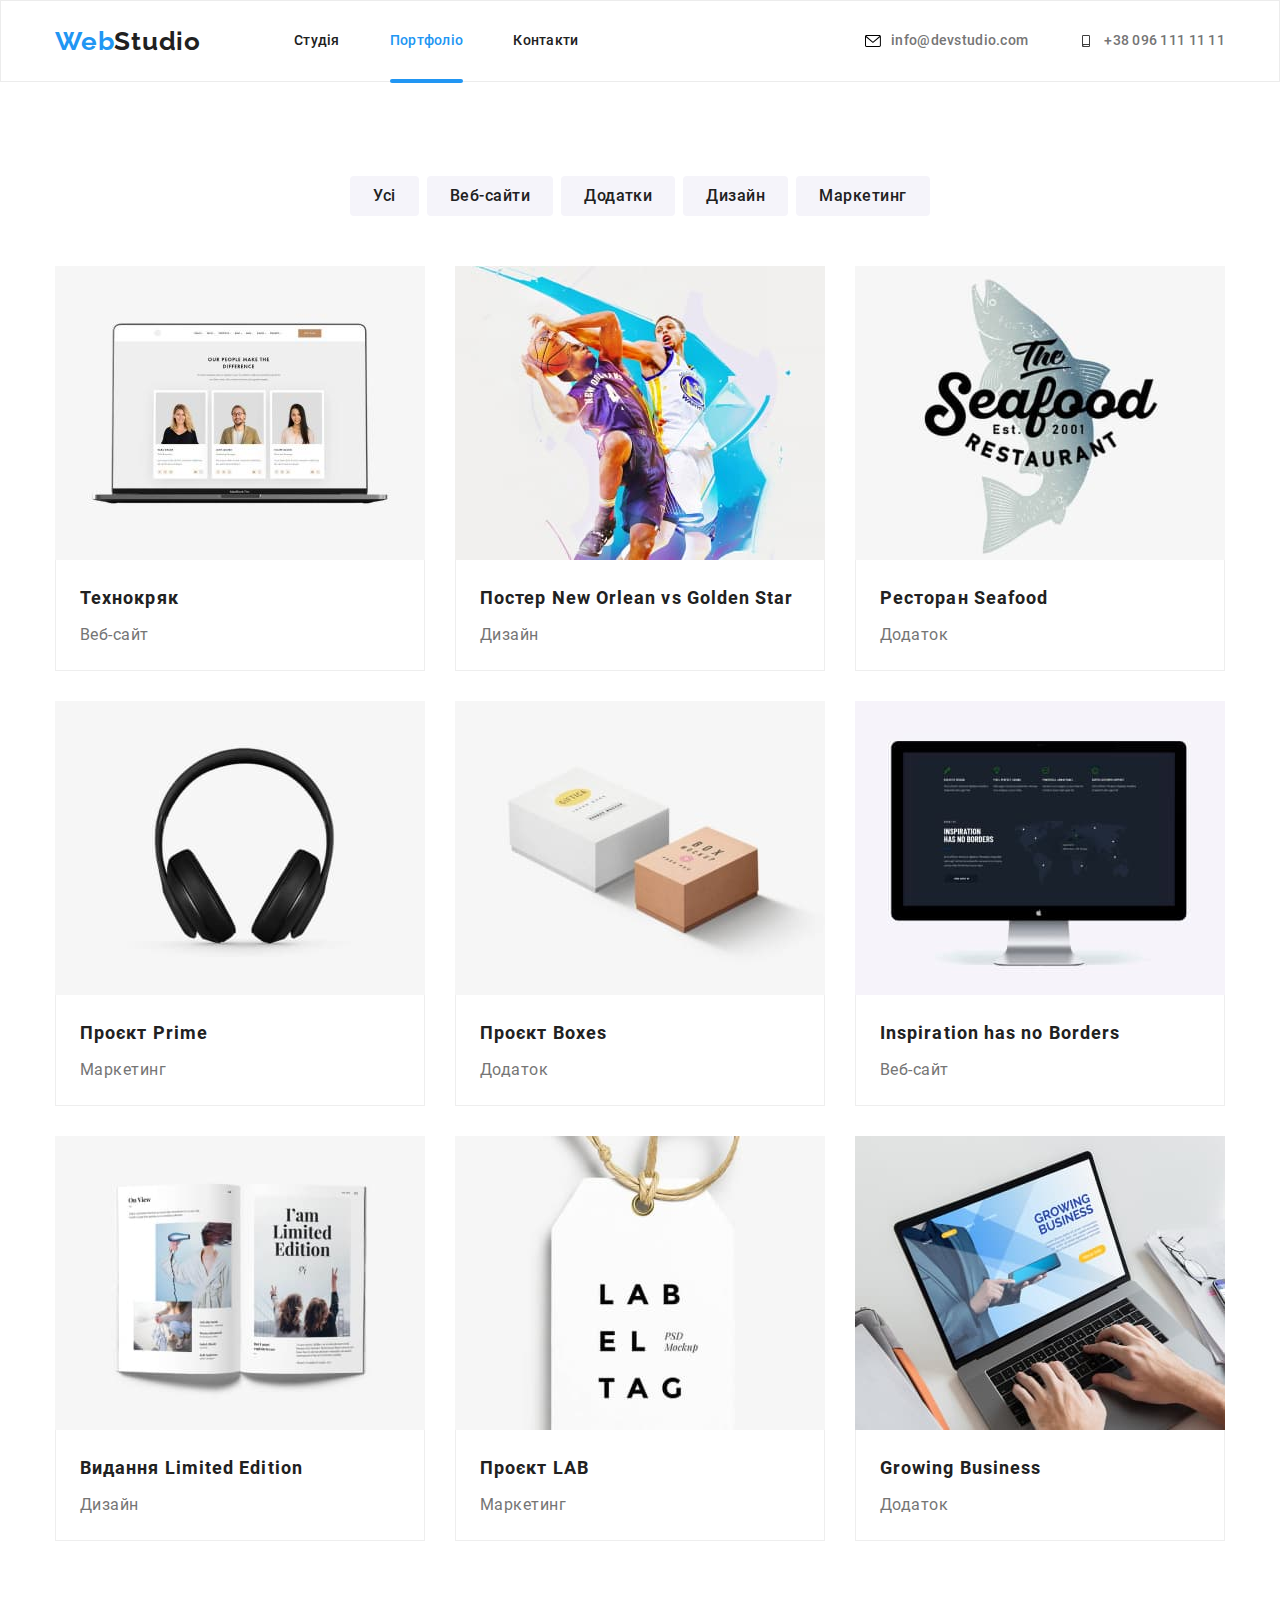
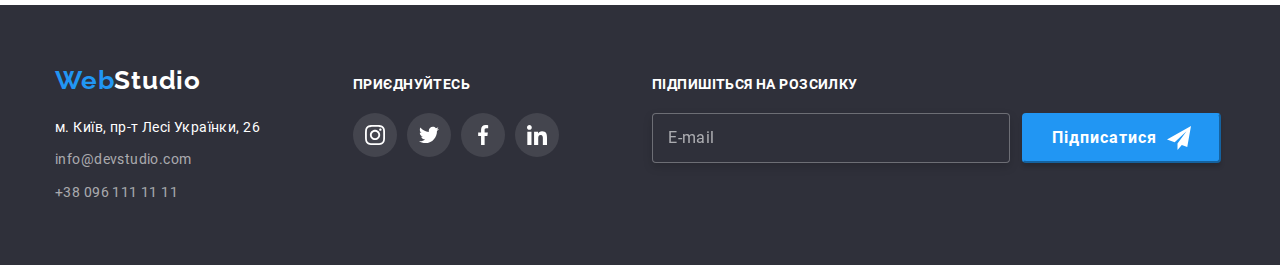
==== commit 55313755: "update component logo" ====
--- a/portfolio.html
+++ b/portfolio.html
@@ -286,78 +286,84 @@
     </main>
 
     <!-- Подвал сайта -->
+
     <footer class="footer">
       <div class="container">
-        <div>
-          <a href="./index.html" class="footer-logo"
-            >Web<span class="footer-logo-studio">Studio</span></a
-          >
-          <address class="address">
-            <ul class="footer-nav-list list">
-              <li class="footer-nav-item">
-                <a
-                  href="https://goo.gl/maps/Brkv2MQzdbHGvLkJ7"
-                  target="_blank"
-                  rel="noopener noreferrer nofollow"
-                  class="link-address link"
-                  >м. Київ, пр-т Лесі Українки, 26</a
-                >
+        <div class="footer__body">
+          <div>
+            <a href="./index.html" class="site-logo site-logo--margin-bottom link"
+              >Web<span class="site-logo__studio-white">Studio</span></a
+            >
+            <address class="footer-address">
+              <ul class="footer-address__list list">
+                <li class="footer-address__item">
+                  <a
+                    href="https://goo.gl/maps/Brkv2MQzdbHGvLkJ7"
+                    target="_blank"
+                    rel="noopener noreferrer nofollow"
+                    class="footer-address__link footer-address__link--white link"
+                    >м. Київ, пр-т Лесі Українки, 26</a
+                  >
+                </li>
+                <li class="footer-address__item">
+                  <a class="footer-address__link" href="mailto:info@devstudio.com"
+                    >info@devstudio.com</a
+                  >
+                </li>
+                <li class="footer-address__item">
+                  <a class="footer-address__link" href="tel:+380961111111">+38 096 111 11 11</a>
+                </li>
+              </ul>
+            </address>
+          </div>
+
+          <div>
+            <p class="footer__social-title">приєднуйтесь</p>
+            <ul class="social-list link">
+              <li class="list">
+                <a href="#" class="social-list__item social-list__item--footer-color link">
+                  <svg width="20" height="20" class="social-icon">
+                    <use href="./images/svg/icons.svg#icon-instagram"></use>
+                  </svg>
+                </a>
               </li>
-              <li class="footer-nav-item">
-                <a class="link" href="mailto:info@devstudio.com">info@devstudio.com</a>
+              <li class="list">
+                <a href="#" class="social-list__item social-list__item--footer-color link">
+                  <svg width="20" height="20" class="social-icon">
+                    <use href="./images/svg/icons.svg#icon-twitter"></use>
+                  </svg>
+                </a>
               </li>
-              <li class="footer-nav-item">
-                <a class="link" href="tel:+380961111111">+38 096 111 11 11</a>
+              <li class="list">
+                <a href="#" class="social-list__item social-list__item--footer-color link">
+                  <svg width="20" height="20" class="social-icon">
+                    <use href="./images/svg/icons.svg#icon-facebook"></use>
+                  </svg>
+                </a>
+              </li>
+              <li class="list">
+                <a href="#" class="social-list__item social-list__item--footer-color link">
+                  <svg width="20" height="20" class="social-icon">
+                    <use href="./images/svg/icons.svg#icon-linkedin"></use>
+                  </svg>
+                </a>
               </li>
             </ul>
-          </address>
-        </div>
-
-        <div>
-          <p class="footer-social-title">приєднуйтесь</p>
-          <ul class="footer-social-list">
-            <li class="list">
-              <a href="#" class="footer-social-item">
-                <svg width="20" height="20" class="social-icon">
-                  <use href="./images/svg/icons.svg#icon-instagram"></use>
+          </div>
+
+          <div class="footer-form">
+            <p class="footer-form__title">Підпишіться на розсилку</p>
+            <form name="subscribe-form" novalidate class="subscribe-form">
+              <label for="email" class="footer-form__label"></label>
+              <input type="email" name="email" placeholder="E-mail" class="footer-form__input" />
+              <button type="submit" class="subscribe-form-btn">
+                Підписатися
+                <svg width="24" height="24" class="icon-send">
+                  <use href="./images/svg/icons.svg#icon-icon-send"></use>
                 </svg>
-              </a>
-            </li>
-            <li class="list">
-              <a href="#" class="footer-social-item">
-                <svg width="20" height="20" class="social-icon">
-                  <use href="./images/svg/icons.svg#icon-twitter"></use>
-                </svg>
-              </a>
-            </li>
-            <li class="list">
-              <a href="#" class="footer-social-item">
-                <svg width="20" height="20" class="social-icon">
-                  <use href="./images/svg/icons.svg#icon-facebook"></use>
-                </svg>
-              </a>
-            </li>
-            <li class="list">
-              <a href="#" class="footer-social-item">
-                <svg width="20" height="20" class="social-icon">
-                  <use href="./images/svg/icons.svg#icon-linkedin"></use>
-                </svg>
-              </a>
-            </li>
-          </ul>
-        </div>
-
-        <div class="form">
-          <p class="form-descr">Підпишіться на розсилку</p>
-          <form name="subscribe-form" novalidate class="subscribe-form">
-            <label for="email" class="subscribe-form-label"></label>
-            <input type="email" name="email" placeholder="E-mail" class="subscribe-form-input" />
-            <button type="submit" class="subscribe-form-btn">
-              Підписатися<svg width="24" height="24" class="icon-send">
-                <use href="./images/svg/icons.svg#icon-icon-send"></use>
-              </svg>
-            </button>
-          </form>
+              </button>
+            </form>
+          </div>
         </div>
       </div>
     </footer>
--- a/css/main.min.css
+++ b/css/main.min.css
@@ -1 +1 @@
-/*! modern-normalize v1.1.0 | MIT License | https://github.com/sindresorhus/modern-normalize */*,::before,::after{box-sizing:border-box}html{line-height:1.15;-webkit-text-size-adjust:100%;-moz-tab-size:4;-o-tab-size:4;tab-size:4}body{margin:0;font-family:system-ui,-apple-system,"Segoe UI",Roboto,Helvetica,Arial,sans-serif,"Apple Color Emoji","Segoe UI Emoji"}hr{height:0;color:inherit}abbr[title]{-webkit-text-decoration:underline dotted;text-decoration:underline dotted}b,strong{font-weight:bolder}code,kbd,samp,pre{font-family:ui-monospace,SFMono-Regular,Consolas,"Liberation Mono",Menlo,monospace;font-size:1em}small{font-size:80%}sub,sup{font-size:75%;line-height:0;position:relative;vertical-align:baseline}sub{bottom:-0.25em}sup{top:-0.5em}table{text-indent:0;border-color:inherit}button,input,optgroup,select,textarea{font-family:inherit;font-size:100%;line-height:1.15;margin:0}button,select{text-transform:none}button,[type=button],[type=reset],[type=submit]{-webkit-appearance:button}::-moz-focus-inner{border-style:none;padding:0}:-moz-focusring{outline:1px dotted ButtonText}:-moz-ui-invalid{box-shadow:none}legend{padding:0}progress{vertical-align:baseline}::-webkit-inner-spin-button,::-webkit-outer-spin-button{height:auto}[type=search]{-webkit-appearance:textfield;outline-offset:-2px}::-webkit-search-decoration{-webkit-appearance:none}::-webkit-file-upload-button{-webkit-appearance:button;font:inherit}summary{display:list-item}.visually-hidden{position:absolute;white-space:nowrap;width:1px;height:1px;overflow:hidden;border:0;padding:0;clip:rect(0 0 0 0);-webkit-clip-path:inset(50%);clip-path:inset(50%);margin:-1px}body{background-color:#fff;font-family:"Roboto",sans-serif;color:#212121}.container{max-width:100%;width:1200px;margin:0 auto;padding-left:15px;padding-right:15px}.list{list-style-type:none;margin:0;padding:0}.link{text-decoration:none}ul{padding:0;margin:0}img{display:block;max-width:100%;height:auto}p{margin:0}.visually-hidden{position:absolute;white-space:nowrap;width:1px;height:1px;overflow:hidden;border:0;padding:0;clip:rect(0 0 0 0);-webkit-clip-path:inset(50%);clip-path:inset(50%);margin:-1px}.section-title{font-weight:700;font-size:36px;line-height:1.17;text-align:center;letter-spacing:.03em;color:var(--primary-text-color--);margin-top:0px}@font-face{font-family:"Raleway";font-style:normal;font-weight:400;src:url("../fonts/raleway-v28-latin_cyrillic-regular.eot");src:local(""),url("../fonts/raleway-v28-latin_cyrillic-regular.eot?#iefix") format("embedded-opentype"),url("../fonts/raleway-v28-latin_cyrillic-regular.woff2") format("woff2"),url("../fonts/raleway-v28-latin_cyrillic-regular.woff") format("woff"),url("../fonts/raleway-v28-latin_cyrillic-regular.ttf") format("truetype"),url("../fonts/raleway-v28-latin_cyrillic-regular.svg#Raleway") format("svg")}@font-face{font-family:"Raleway";font-style:normal;font-weight:500;src:url("../fonts/raleway-v28-latin_cyrillic-500.eot");src:local(""),url("../fonts/raleway-v28-latin_cyrillic-500.eot?#iefix") format("embedded-opentype"),url("../fonts/raleway-v28-latin_cyrillic-500.woff2") format("woff2"),url("../fonts/raleway-v28-latin_cyrillic-500.woff") format("woff"),url("../fonts/raleway-v28-latin_cyrillic-500.ttf") format("truetype"),url("../fonts/raleway-v28-latin_cyrillic-500.svg#Raleway") format("svg")}@font-face{font-family:"Raleway";font-style:normal;font-weight:700;src:url("../fonts/raleway-v28-latin_cyrillic-700.eot");src:local(""),url("../fonts/raleway-v28-latin_cyrillic-700.eot?#iefix") format("embedded-opentype"),url("../fonts/raleway-v28-latin_cyrillic-700.woff2") format("woff2"),url("../fonts/raleway-v28-latin_cyrillic-700.woff") format("woff"),url("../fonts/raleway-v28-latin_cyrillic-700.ttf") format("truetype"),url("../fonts/raleway-v28-latin_cyrillic-700.svg#Raleway") format("svg")}@font-face{font-family:"Raleway";font-style:normal;font-weight:900;src:url("../fonts/raleway-v28-latin_cyrillic-900.eot");src:local(""),url("../fonts/raleway-v28-latin_cyrillic-900.eot?#iefix") format("embedded-opentype"),url("../fonts/raleway-v28-latin_cyrillic-900.woff2") format("woff2"),url("../fonts/raleway-v28-latin_cyrillic-900.woff") format("woff"),url("../fonts/raleway-v28-latin_cyrillic-900.ttf") format("truetype"),url("../fonts/raleway-v28-latin_cyrillic-900.svg#Raleway") format("svg")}@font-face{font-family:"Roboto";font-style:normal;font-weight:300;src:url("../fonts/roboto-v30-latin_cyrillic-300.eot");src:local(""),url("../fonts/roboto-v30-latin_cyrillic-300.eot?#iefix") format("embedded-opentype"),url("../fonts/roboto-v30-latin_cyrillic-300.woff2") format("woff2"),url("../fonts/roboto-v30-latin_cyrillic-300.woff") format("woff"),url("../fonts/roboto-v30-latin_cyrillic-300.ttf") format("truetype"),url("../fonts/roboto-v30-latin_cyrillic-300.svg#Roboto") format("svg")}@font-face{font-family:"Roboto";font-style:normal;font-weight:400;src:url("../fonts/roboto-v30-latin_cyrillic-regular.eot");src:local(""),url("../fonts/roboto-v30-latin_cyrillic-regular.eot?#iefix") format("embedded-opentype"),url("../fonts/roboto-v30-latin_cyrillic-regular.woff2") format("woff2"),url("../fonts/roboto-v30-latin_cyrillic-regular.woff") format("woff"),url("../fonts/roboto-v30-latin_cyrillic-regular.ttf") format("truetype"),url("../fonts/roboto-v30-latin_cyrillic-regular.svg#Roboto") format("svg")}@font-face{font-family:"Roboto";font-style:normal;font-weight:500;src:url("../fonts/roboto-v30-latin_cyrillic-500.eot");src:local(""),url("../fonts/roboto-v30-latin_cyrillic-500.eot?#iefix") format("embedded-opentype"),url("../fonts/roboto-v30-latin_cyrillic-500.woff2") format("woff2"),url("../fonts/roboto-v30-latin_cyrillic-500.woff") format("woff"),url("../fonts/roboto-v30-latin_cyrillic-500.ttf") format("truetype"),url("../fonts/roboto-v30-latin_cyrillic-500.svg#Roboto") format("svg")}@font-face{font-family:"Roboto";font-style:normal;font-weight:700;src:url("../fonts/roboto-v30-latin_cyrillic-700.eot");src:local(""),url("../fonts/roboto-v30-latin_cyrillic-700.eot?#iefix") format("embedded-opentype"),url("../fonts/roboto-v30-latin_cyrillic-700.woff2") format("woff2"),url("../fonts/roboto-v30-latin_cyrillic-700.woff") format("woff"),url("../fonts/roboto-v30-latin_cyrillic-700.ttf") format("truetype"),url("../fonts/roboto-v30-latin_cyrillic-700.svg#Roboto") format("svg")}@font-face{font-family:"Roboto";font-style:normal;font-weight:900;src:url("../fonts/roboto-v30-latin_cyrillic-900.eot");src:local(""),url("../fonts/roboto-v30-latin_cyrillic-900.eot?#iefix") format("embedded-opentype"),url("../fonts/roboto-v30-latin_cyrillic-900.woff2") format("woff2"),url("../fonts/roboto-v30-latin_cyrillic-900.woff") format("woff"),url("../fonts/roboto-v30-latin_cyrillic-900.ttf") format("truetype"),url("../fonts/roboto-v30-latin_cyrillic-900.svg#Roboto") format("svg")}.about{padding-bottom:94px}.about .section-title{margin-bottom:50px}.about-list{display:flex;justify-content:space-between}.about-list__item{position:relative}.about-list__description{position:absolute;bottom:0;display:inline-block;width:100%;padding:27px 0;margin:0;font-weight:700;font-size:14px;line-height:1.14;letter-spacing:.03em;text-transform:uppercase;text-align:center;color:#fff;background-color:rgba(47,48,58,.8)}.benefits{padding-top:94px;padding-bottom:94px}.benefits-list{display:flex;justify-content:space-between;gap:30px}.benefits-list__icon{width:270px;height:120px;margin-bottom:30px;background-color:#f5f4fa;display:flex;align-items:center;justify-content:center;border-radius:4px}.benefits-list__title{font-weight:700;font-size:14px;line-height:1.17;letter-spacing:.03em;text-transform:uppercase;color:#212121;margin-bottom:10px;margin-top:0}.benefits-list__description{font-size:14px;line-height:1.7;letter-spacing:.03em;color:#757575;margin-bottom:0;margin-top:0}.button-list{list-style-type:none;display:flex;gap:8px;justify-content:center;margin-top:0;margin-bottom:50px;padding-left:0px}.button-list__button{font-family:inherit;font-weight:500;font-size:16px;line-height:1.62;text-align:center;letter-spacing:.03em;color:var(--primary-text-color--);background-color:#f5f4fa;cursor:pointer;border:1px solid rgba(0,0,0,0);border-radius:4px;padding:6px 22px;transition:color 250ms,background-color 250ms,box-shadow 250ms cubic-bezier(0.4, 0, 0.2, 1)}.button-list__button:hover{color:#fff;background-color:#2196f3;box-shadow:0px 3px 1px rgba(0,0,0,.1),0px 1px 2px rgba(0,0,0,.08),0px 2px 2px rgba(0,0,0,.12)}.button-list__button:focus{color:#fff;background-color:#2196f3;box-shadow:0px 3px 1px rgba(0,0,0,.1),0px 1px 2px rgba(0,0,0,.08),0px 2px 2px rgba(0,0,0,.12)}.grid{display:flex;flex-wrap:wrap;gap:30px;padding-left:0px;margin:0 -30px -30px 0}.grid-item{background:#fff;width:370px}.grid-item .grid-item:hover,.grid-item .grid-item:focus{box-shadow:0px 1px 1px rgba(0,0,0,.12),0px 4px 4px rgba(0,0,0,.06),1px 4px 6px rgba(0,0,0,.16);transition:box-shadow 250ms cubic-bezier(0.4, 0, 0.2, 1)}.product{position:relative;overflow:hidden}.product-overlay{position:absolute;top:0;left:0;width:100%;height:100%;background-color:rgba(33,150,243,.9);font-size:18px;line-height:1.55;letter-spacing:.03em;color:#fff;padding:63px 24px;transform:translateY(100%);transition:transform 250ms cubic-bezier(0.4, 0, 0.2, 1)}.product-text{padding:20px 24px;background:#fff;border:1px solid #eee;border-top:none}.product-text__title{font-weight:700;font-size:18px;line-height:2;letter-spacing:.06em;color:#212121;margin-top:0;margin-bottom:4px}.product-text__description{font-size:16px;line-height:1.87;letter-spacing:.03em;color:#757575;margin:0;padding:0}.grid-item__link:hover .product-overlay,.grid-item__link:focus .product-overlay{transform:translateY(0)}.clients{padding:94px 0 94px}.section-title{margin-bottom:50px}.clients-list{display:flex;align-items:center;justify-content:center;gap:30px}.clients-box{width:170px;height:92px;border:1px solid #afb1b8;border-radius:5px;display:flex;align-items:center;justify-content:center;fill:#afb1b8;transition-property:border-color,fill;transition-duration:250ms;transition-timing-function:cubic-bezier(0.4, 0, 0.2, 1)}.clients-box:hover,.clients-box:focus{border-color:#2196f3;fill:#2196f3}.backdrop{position:fixed;top:0;left:0;width:100%;height:100%;background-color:rgba(0,0,0,.2);opacity:1;transition:opacity 250ms cubic-bezier(0.4, 0, 0.2, 1);display:flex;align-items:center;justify-content:center;overflow:scroll}.is-hidden{opacity:0;pointer-events:none;visibility:hidden;scale:0}.backdrop.is-hidden .modal{scale:0}.backdrop .modal{position:absolute;width:528px;min-height:581px;padding:40px;background-color:#fff;box-shadow:0px 1px 3px rgba(0,0,0,.12),0px 1px 1px rgba(0,0,0,.14),0px 2px 1px rgba(0,0,0,.2);border-radius:4px;scale:1;transition:scale 250ms cubic-bezier(0.4, 0, 0.2, 1)}.btn-modal{position:absolute;top:8px;right:8px;display:flex;align-items:center;justify-content:center;width:30px;height:30px;border-radius:50%;cursor:pointer;background:rgba(0,0,0,0);border:1px solid rgba(0,0,0,.1);transition:border-color 250ms cubic-bezier(0.4, 0, 0.2, 1),fill 250ms cubic-bezier(0.4, 0, 0.2, 1)}.btn-modal:hover,.btn-modal:focus{border-color:#2196f3;fill:#2196f3}body.modal-open{overflow:hidden}.form-modal__title{margin-bottom:12px;font-weight:700;font-size:20px;line-height:23px;text-align:center;letter-spacing:.03em;color:#212121}.form-callback__label{display:block;font-weight:400;font-size:12px;line-height:14px;letter-spacing:.01em;color:#757575;margin-bottom:4px;cursor:pointer}.form-callback__field{position:relative;margin-bottom:10px}.form-callback__input{height:40px;width:100%;padding:0 10px 0 42px;border:1px solid rgba(33,33,33,.2);border-radius:4px}.form-callback__field::-moz-placeholder{font-weight:400;font-size:12px;line-height:14px;letter-spacing:.01em;color:rgba(117,117,117,.5)}.form-callback__field:-ms-input-placeholder{font-weight:400;font-size:12px;line-height:14px;letter-spacing:.01em;color:rgba(117,117,117,.5)}.form-callback__field::placeholder{font-weight:400;font-size:12px;line-height:14px;letter-spacing:.01em;color:rgba(117,117,117,.5)}.form-callback__icon{position:absolute;top:50%;left:15px;transform:translateY(-50%)}.form-callback__input:hover{border-color:#2196f3;transition:border-color 250ms cubic-bezier(0.4, 0, 0.2, 1)}.form-callback__field:hover .form-icon{fill:#2196f3;transition:fill 250ms cubic-bezier(0.4, 0, 0.2, 1)}.form-callback__input:focus{border-color:#2196f3;outline:none}.form-callback__input:focus+.form-callback__icon{fill:#2196f3}.form-callback__comment{width:100%;height:120px;margin-bottom:20px;padding:12px 16px;border:1px solid rgba(33,33,33,.2);border-radius:4px;resize:none}.form-callback__comment:hover,.form-callback__comment:focus{border-color:#2196f3;outline:none}.terms{display:flex;justify-content:center;align-items:baseline;margin-bottom:30px;position:relative}.checkbox-input{-webkit-appearance:none;-moz-appearance:none;appearance:none}.checkbox-label{position:relative;padding-left:31px;font-weight:400;font-size:14px;line-height:24px;letter-spacing:.03em;color:#757575;cursor:pointer}.icon-check{position:absolute;top:50%;left:0;transform:translateY(-50%);fill:rgba(0,0,0,0);border:2px solid #212121;border-radius:2px}.checkbox-input:checked+.icon-check{fill:#fff;background-color:#2196f3;border:none}.terms-of-link{font-weight:400;font-size:14px;line-height:24px;letter-spacing:.03em;color:#2196f3}.form-callback__btn{margin:0 auto;display:block;width:200px;padding:10px 0;background:#2196f3;box-shadow:0px 4px 4px rgba(0,0,0,.15);border-radius:4px;border:none;font-weight:700;font-size:16px;line-height:1.87;letter-spacing:.06em;cursor:pointer;color:#fff;transition:background-color 250ms cubic-bezier(0.4, 0, 0.2, 1)}.form-callback-btn:hover,.form-callback-btn:focus{background-color:#188ce8}.portfolio{padding-bottom:94px;padding-top:94px}.page-header{border-bottom:#ececec;border:1px solid #ececec}.page-header .container{display:flex;align-items:center}.site-nav__list{display:flex;gap:50px;margin-left:93px}.site-nav__item{position:relative}.site-nav__item .link{display:block;padding:32px 0;text-decoration:none;color:#212121;font-weight:500;font-size:14px;line-height:1.14;letter-spacing:.02em;transition:color 250ms cubic-bezier(0.4, 0, 0.2, 1)}.site-nav__item .link:hover{color:#2196f3}.site-nav__item .link:focus{color:#2196f3;fill:currentColor}.site-nav__item .link.current::after{position:absolute;bottom:-2px;left:0;content:"";display:inline-block;width:100%;height:4px;background:#2196f3;border-radius:2px;opacity:1}.contact-list{display:flex;gap:50px;margin-left:auto;align-items:center}.contact-list .link{display:flex;align-items:center;gap:10px;text-decoration:none;font-weight:500;font-size:14px;line-height:1.14;letter-spacing:.02em;color:#757575;padding:32px 0;transition:color 250ms cubic-bezier(0.4, 0, 0.2, 1)}.contact-list .link:hover{color:#2196f3;fill:currentColor}.contact-list .link:focus{color:#2196f3;fill:currentColor}.hero{background-image:linear-gradient(to right, rgba(47, 48, 58, 0.4), rgba(47, 48, 58, 0.4)),url(../images/hero-Img.jpg);background-size:cover;background-position:center;background-repeat:no-repeat;background-color:#2196f3;text-align:center;height:600px;padding-top:200px;padding-bottom:200px;max-width:1600px;margin:0 auto}.hero .section-title{width:700px;font-weight:900;font-size:44px;line-height:1.36;text-align:center;letter-spacing:.06em;text-transform:uppercase;color:#fff;margin:0 auto 30px auto;margin-bottom:30px}.hero-button{font-family:inherit;font-weight:700;font-size:16px;line-height:1.87;text-align:center;letter-spacing:.06em;color:#fff;background-color:#2196f3;padding:10px 32px;border-radius:4px;border:0;box-shadow:0px 4px 4px rgba(0,0,0,.15);cursor:pointer;transition:background-color 250ms cubic-bezier(0.4, 0, 0.2, 1)}.hero-button:hover,.hero-button:focus{background-color:#188ce8}.footer{background-color:#2f303a;padding-top:60px;padding-bottom:60px}.footer>.container{display:flex;align-items:baseline;gap:93px}.footer-logo{color:#2196f3;text-decoration:none;font-family:"Raleway",sans-serif;font-weight:700;font-size:26px;line-height:1.17;letter-spacing:.03em;display:inline-block;margin-top:0;margin-bottom:20px}.footer-logo-studio{color:#fff;margin-top:0}.footer-nav-list{margin-top:0;margin-bottom:0}.footer .footer-nav-item:not(:last-child){margin-bottom:9px}.footer .link{font-style:normal;text-decoration:none;font-size:14px;line-height:1.71;letter-spacing:.03em;color:rgba(255,255,255,.6);display:inline-block;margin-top:0;transition:color 250ms cubic-bezier(0.4, 0, 0.2, 1)}.address .link-address{font-style:normal;font-weight:400;font-size:14px;line-height:1.71;letter-spacing:.03em;color:#fff;text-decoration:none;margin-top:0;transition:color 250ms cubic-bezier(0.4, 0, 0.2, 1)}.address .link-address:hover,.footer-nav-list .link:hover,.footer-nav-list .link:focus{color:#2196f3}.footer-social-title{font-weight:700;font-size:14px;line-height:1.14;letter-spacing:.03em;text-transform:uppercase;color:#fff;margin:0;margin-bottom:20px}.footer-social-list{display:flex;align-items:center;justify-content:center;gap:10px}.footer-social-item{width:44px;height:44px;border-radius:50%;display:flex;align-items:center;justify-content:center;background-color:rgba(255,255,255,.1);fill:#fff;transition-property:background-color;transition-duration:250ms;transition-timing-function:cubic-bezier(0.4, 0, 0.2, 1)}.footer-social-item:hover,.footer-social-item:focus{background-color:#2196f3}.subscribe-form{display:flex}.form-descr{font-weight:700;font-size:14px;line-height:1.14;letter-spacing:.03em;text-transform:uppercase;color:#fff;margin-bottom:20px}.subscribe-form-input{margin-right:12px;padding:15px;width:358px;background-color:#2f303a;border:1px solid rgba(255,255,255,.3);filter:drop-shadow(0px 4px 4px rgba(0, 0, 0, 0.15));border-radius:4px}.subscribe-form-input::-moz-placeholder{font-weight:400;font-size:16px;line-height:1.25px;letter-spacing:.03em;color:rgba(255,255,255,.6)}.subscribe-form-input:-ms-input-placeholder{font-weight:400;font-size:16px;line-height:1.25px;letter-spacing:.03em;color:rgba(255,255,255,.6)}.subscribe-form-input::placeholder{font-weight:400;font-size:16px;line-height:1.25px;letter-spacing:.03em;color:rgba(255,255,255,.6)}.subscribe-form-btn{display:flex;align-items:center;gap:10px;background:#2196f3;box-shadow:0px 4px 4px rgba(0,0,0,.15);border-radius:4px;border-color:#2196f3;padding:10px 28px 10px 28px;font-weight:700;font-size:16px;line-height:1.25;letter-spacing:.06em;color:#fff;cursor:pointer;transition:background-color 250ms cubic-bezier(0.4, 0, 0.2, 1)}.subscribe-form-btn:hover,.subscribe-form-btn:focus{background-color:#188ce8}.icon-send{fill:#fff}.team{padding-top:94px;padding-bottom:94px;background:#f5f4fa}.team .section-title{margin-bottom:50px}.team-list{display:flex;justify-content:space-between}.team .title{font-weight:500;font-size:16px;line-height:1.35;text-align:center;letter-spacing:.03em;color:#212121;margin-top:0;margin-bottom:10px}.team .descr{font-size:16px;line-height:1.18;text-align:center;letter-spacing:.03em;color:#757575;margin-top:0;margin-bottom:16px}.team-card-text{background-color:#fff;padding:30px}.team-list-item{background-color:#fff;box-shadow:0px 1px 3px rgba(0,0,0,.12),0px 1px 1px rgba(0,0,0,.14),0px 2px 1px rgba(0,0,0,.2);border-radius:0px 0px 4px 4px}.social-list{display:flex;gap:10px;align-items:center;justify-content:center}.social-link{width:44px;height:44px;border-radius:50%;display:flex;align-items:center;justify-content:center;fill:#afb1b8;background-color:#fff;transition-property:background-color,fill;transition-duration:250ms;transition-timing-function:cubic-bezier(0.4, 0, 0.2, 1)}.social-link:hover,.social-link:focus{background-color:#2196f3;fill:#fff}.site-logo{color:#2196f3;font-family:"Raleway",sans-serif;font-weight:700;font-size:26px;line-height:1.19;letter-spacing:.03em}.site-logo__studio{color:#212121}/*# sourceMappingURL=main.min.css.map */+/*! modern-normalize v1.1.0 | MIT License | https://github.com/sindresorhus/modern-normalize */*,::before,::after{box-sizing:border-box}html{line-height:1.15;-webkit-text-size-adjust:100%;-moz-tab-size:4;-o-tab-size:4;tab-size:4}body{margin:0;font-family:system-ui,-apple-system,"Segoe UI",Roboto,Helvetica,Arial,sans-serif,"Apple Color Emoji","Segoe UI Emoji"}hr{height:0;color:inherit}abbr[title]{-webkit-text-decoration:underline dotted;text-decoration:underline dotted}b,strong{font-weight:bolder}code,kbd,samp,pre{font-family:ui-monospace,SFMono-Regular,Consolas,"Liberation Mono",Menlo,monospace;font-size:1em}small{font-size:80%}sub,sup{font-size:75%;line-height:0;position:relative;vertical-align:baseline}sub{bottom:-0.25em}sup{top:-0.5em}table{text-indent:0;border-color:inherit}button,input,optgroup,select,textarea{font-family:inherit;font-size:100%;line-height:1.15;margin:0}button,select{text-transform:none}button,[type=button],[type=reset],[type=submit]{-webkit-appearance:button}::-moz-focus-inner{border-style:none;padding:0}:-moz-focusring{outline:1px dotted ButtonText}:-moz-ui-invalid{box-shadow:none}legend{padding:0}progress{vertical-align:baseline}::-webkit-inner-spin-button,::-webkit-outer-spin-button{height:auto}[type=search]{-webkit-appearance:textfield;outline-offset:-2px}::-webkit-search-decoration{-webkit-appearance:none}::-webkit-file-upload-button{-webkit-appearance:button;font:inherit}summary{display:list-item}.visually-hidden{position:absolute;white-space:nowrap;width:1px;height:1px;overflow:hidden;border:0;padding:0;clip:rect(0 0 0 0);-webkit-clip-path:inset(50%);clip-path:inset(50%);margin:-1px}body{background-color:#fff;font-family:"Roboto",sans-serif;color:#212121}.container{max-width:100%;width:1200px;margin:0 auto;padding-left:15px;padding-right:15px}.list{list-style-type:none;margin:0;padding:0}.link{text-decoration:none}ul{padding:0;margin:0}img{display:block;max-width:100%;height:auto}p{margin:0}.visually-hidden{position:absolute;white-space:nowrap;width:1px;height:1px;overflow:hidden;border:0;padding:0;clip:rect(0 0 0 0);-webkit-clip-path:inset(50%);clip-path:inset(50%);margin:-1px}.section-title{font-weight:700;font-size:36px;line-height:1.17;text-align:center;letter-spacing:.03em;color:var(--primary-text-color--);margin-top:0px}@font-face{font-family:"Raleway";font-style:normal;font-weight:400;src:url("../fonts/raleway-v28-latin_cyrillic-regular.eot");src:local(""),url("../fonts/raleway-v28-latin_cyrillic-regular.eot?#iefix") format("embedded-opentype"),url("../fonts/raleway-v28-latin_cyrillic-regular.woff2") format("woff2"),url("../fonts/raleway-v28-latin_cyrillic-regular.woff") format("woff"),url("../fonts/raleway-v28-latin_cyrillic-regular.ttf") format("truetype"),url("../fonts/raleway-v28-latin_cyrillic-regular.svg#Raleway") format("svg")}@font-face{font-family:"Raleway";font-style:normal;font-weight:500;src:url("../fonts/raleway-v28-latin_cyrillic-500.eot");src:local(""),url("../fonts/raleway-v28-latin_cyrillic-500.eot?#iefix") format("embedded-opentype"),url("../fonts/raleway-v28-latin_cyrillic-500.woff2") format("woff2"),url("../fonts/raleway-v28-latin_cyrillic-500.woff") format("woff"),url("../fonts/raleway-v28-latin_cyrillic-500.ttf") format("truetype"),url("../fonts/raleway-v28-latin_cyrillic-500.svg#Raleway") format("svg")}@font-face{font-family:"Raleway";font-style:normal;font-weight:700;src:url("../fonts/raleway-v28-latin_cyrillic-700.eot");src:local(""),url("../fonts/raleway-v28-latin_cyrillic-700.eot?#iefix") format("embedded-opentype"),url("../fonts/raleway-v28-latin_cyrillic-700.woff2") format("woff2"),url("../fonts/raleway-v28-latin_cyrillic-700.woff") format("woff"),url("../fonts/raleway-v28-latin_cyrillic-700.ttf") format("truetype"),url("../fonts/raleway-v28-latin_cyrillic-700.svg#Raleway") format("svg")}@font-face{font-family:"Raleway";font-style:normal;font-weight:900;src:url("../fonts/raleway-v28-latin_cyrillic-900.eot");src:local(""),url("../fonts/raleway-v28-latin_cyrillic-900.eot?#iefix") format("embedded-opentype"),url("../fonts/raleway-v28-latin_cyrillic-900.woff2") format("woff2"),url("../fonts/raleway-v28-latin_cyrillic-900.woff") format("woff"),url("../fonts/raleway-v28-latin_cyrillic-900.ttf") format("truetype"),url("../fonts/raleway-v28-latin_cyrillic-900.svg#Raleway") format("svg")}@font-face{font-family:"Roboto";font-style:normal;font-weight:300;src:url("../fonts/roboto-v30-latin_cyrillic-300.eot");src:local(""),url("../fonts/roboto-v30-latin_cyrillic-300.eot?#iefix") format("embedded-opentype"),url("../fonts/roboto-v30-latin_cyrillic-300.woff2") format("woff2"),url("../fonts/roboto-v30-latin_cyrillic-300.woff") format("woff"),url("../fonts/roboto-v30-latin_cyrillic-300.ttf") format("truetype"),url("../fonts/roboto-v30-latin_cyrillic-300.svg#Roboto") format("svg")}@font-face{font-family:"Roboto";font-style:normal;font-weight:400;src:url("../fonts/roboto-v30-latin_cyrillic-regular.eot");src:local(""),url("../fonts/roboto-v30-latin_cyrillic-regular.eot?#iefix") format("embedded-opentype"),url("../fonts/roboto-v30-latin_cyrillic-regular.woff2") format("woff2"),url("../fonts/roboto-v30-latin_cyrillic-regular.woff") format("woff"),url("../fonts/roboto-v30-latin_cyrillic-regular.ttf") format("truetype"),url("../fonts/roboto-v30-latin_cyrillic-regular.svg#Roboto") format("svg")}@font-face{font-family:"Roboto";font-style:normal;font-weight:500;src:url("../fonts/roboto-v30-latin_cyrillic-500.eot");src:local(""),url("../fonts/roboto-v30-latin_cyrillic-500.eot?#iefix") format("embedded-opentype"),url("../fonts/roboto-v30-latin_cyrillic-500.woff2") format("woff2"),url("../fonts/roboto-v30-latin_cyrillic-500.woff") format("woff"),url("../fonts/roboto-v30-latin_cyrillic-500.ttf") format("truetype"),url("../fonts/roboto-v30-latin_cyrillic-500.svg#Roboto") format("svg")}@font-face{font-family:"Roboto";font-style:normal;font-weight:700;src:url("../fonts/roboto-v30-latin_cyrillic-700.eot");src:local(""),url("../fonts/roboto-v30-latin_cyrillic-700.eot?#iefix") format("embedded-opentype"),url("../fonts/roboto-v30-latin_cyrillic-700.woff2") format("woff2"),url("../fonts/roboto-v30-latin_cyrillic-700.woff") format("woff"),url("../fonts/roboto-v30-latin_cyrillic-700.ttf") format("truetype"),url("../fonts/roboto-v30-latin_cyrillic-700.svg#Roboto") format("svg")}@font-face{font-family:"Roboto";font-style:normal;font-weight:900;src:url("../fonts/roboto-v30-latin_cyrillic-900.eot");src:local(""),url("../fonts/roboto-v30-latin_cyrillic-900.eot?#iefix") format("embedded-opentype"),url("../fonts/roboto-v30-latin_cyrillic-900.woff2") format("woff2"),url("../fonts/roboto-v30-latin_cyrillic-900.woff") format("woff"),url("../fonts/roboto-v30-latin_cyrillic-900.ttf") format("truetype"),url("../fonts/roboto-v30-latin_cyrillic-900.svg#Roboto") format("svg")}.button-list{list-style-type:none;display:flex;gap:8px;justify-content:center;margin-top:0;margin-bottom:50px;padding-left:0px}.button-list__button{font-family:inherit;font-weight:500;font-size:16px;line-height:1.62;text-align:center;letter-spacing:.03em;color:var(--primary-text-color--);background-color:#f5f4fa;cursor:pointer;border:1px solid rgba(0,0,0,0);border-radius:4px;padding:6px 22px;transition:color 250ms,background-color 250ms,box-shadow 250ms cubic-bezier(0.4, 0, 0.2, 1)}.button-list__button:hover{color:#fff;background-color:#2196f3;box-shadow:0px 3px 1px rgba(0,0,0,.1),0px 1px 2px rgba(0,0,0,.08),0px 2px 2px rgba(0,0,0,.12)}.button-list__button:focus{color:#fff;background-color:#2196f3;box-shadow:0px 3px 1px rgba(0,0,0,.1),0px 1px 2px rgba(0,0,0,.08),0px 2px 2px rgba(0,0,0,.12)}.grid{display:flex;flex-wrap:wrap;gap:30px;padding-left:0px;margin:0 -30px -30px 0}.grid-item{background:#fff;width:370px}.grid-item:hover,.grid-item:focus{box-shadow:0px 1px 1px rgba(0,0,0,.12),0px 4px 4px rgba(0,0,0,.06),1px 4px 6px rgba(0,0,0,.16);transition:box-shadow 250ms cubic-bezier(0.4, 0, 0.2, 1)}.product{position:relative;overflow:hidden}.product-overlay{position:absolute;top:0;left:0;width:100%;height:100%;background-color:rgba(33,150,243,.9);font-size:18px;line-height:1.55;letter-spacing:.03em;color:#fff;padding:63px 24px;transform:translateY(100%);transition:transform 250ms cubic-bezier(0.4, 0, 0.2, 1)}.product-text{padding:20px 24px;background:#fff;border:1px solid #eee;border-top:none}.product-text__title{font-weight:700;font-size:18px;line-height:2;letter-spacing:.06em;color:#212121;margin-top:0;margin-bottom:4px}.product-text__description{font-size:16px;line-height:1.87;letter-spacing:.03em;color:#757575;margin:0;padding:0}.grid-item__link:hover .product-overlay,.grid-item__link:focus .product-overlay{transform:translateY(0)}.backdrop{position:fixed;top:0;left:0;width:100%;height:100%;background-color:rgba(0,0,0,.2);opacity:1;transition:opacity 250ms cubic-bezier(0.4, 0, 0.2, 1);display:flex;align-items:center;justify-content:center;overflow:scroll}.is-hidden{opacity:0;pointer-events:none;visibility:hidden;scale:0}.backdrop.is-hidden .modal{scale:0}.backdrop .modal{position:absolute;width:528px;min-height:581px;padding:40px;background-color:#fff;box-shadow:0px 1px 3px rgba(0,0,0,.12),0px 1px 1px rgba(0,0,0,.14),0px 2px 1px rgba(0,0,0,.2);border-radius:4px;scale:1;transition:scale 250ms cubic-bezier(0.4, 0, 0.2, 1)}.btn-modal{position:absolute;top:8px;right:8px;display:flex;align-items:center;justify-content:center;width:30px;height:30px;border-radius:50%;cursor:pointer;background:rgba(0,0,0,0);border:1px solid rgba(0,0,0,.1);transition:border-color 250ms cubic-bezier(0.4, 0, 0.2, 1),fill 250ms cubic-bezier(0.4, 0, 0.2, 1)}.btn-modal:hover,.btn-modal:focus{border-color:#2196f3;fill:#2196f3}body.modal-open{overflow:hidden}.form-modal__title{margin-bottom:12px;font-weight:700;font-size:20px;line-height:23px;text-align:center;letter-spacing:.03em;color:#212121}.form-callback__label{display:block;font-weight:400;font-size:12px;line-height:14px;letter-spacing:.01em;color:#757575;margin-bottom:4px;cursor:pointer}.form-callback__field{position:relative;margin-bottom:10px}.form-callback__input{height:40px;width:100%;padding:0 10px 0 42px;border:1px solid rgba(33,33,33,.2);border-radius:4px}.form-callback__field::-moz-placeholder{font-weight:400;font-size:12px;line-height:14px;letter-spacing:.01em;color:rgba(117,117,117,.5)}.form-callback__field:-ms-input-placeholder{font-weight:400;font-size:12px;line-height:14px;letter-spacing:.01em;color:rgba(117,117,117,.5)}.form-callback__field::placeholder{font-weight:400;font-size:12px;line-height:14px;letter-spacing:.01em;color:rgba(117,117,117,.5)}.form-callback__icon{position:absolute;top:50%;left:15px;transform:translateY(-50%)}.form-callback__input:hover{border-color:#2196f3;transition:border-color 250ms cubic-bezier(0.4, 0, 0.2, 1)}.form-callback__field:hover .form-icon{fill:#2196f3;transition:fill 250ms cubic-bezier(0.4, 0, 0.2, 1)}.form-callback__input:focus{border-color:#2196f3;outline:none}.form-callback__input:focus+.form-callback__icon{fill:#2196f3}.form-callback__comment{width:100%;height:120px;margin-bottom:20px;padding:12px 16px;border:1px solid rgba(33,33,33,.2);border-radius:4px;resize:none}.form-callback__comment:hover,.form-callback__comment:focus{border-color:#2196f3;outline:none}.terms{display:flex;justify-content:center;align-items:baseline;margin-bottom:30px;position:relative}.checkbox-input{-webkit-appearance:none;-moz-appearance:none;appearance:none}.checkbox-label{position:relative;padding-left:31px;font-weight:400;font-size:14px;line-height:24px;letter-spacing:.03em;color:#757575;cursor:pointer}.icon-check{position:absolute;top:50%;left:0;transform:translateY(-50%);fill:rgba(0,0,0,0);border:2px solid #212121;border-radius:2px}.checkbox-input:checked+.icon-check{fill:#fff;background-color:#2196f3;border:none}.terms-of-link{font-weight:400;font-size:14px;line-height:24px;letter-spacing:.03em;color:#2196f3}.form-callback__btn{margin:0 auto;display:block;width:200px;padding:10px 0;background:#2196f3;box-shadow:0px 4px 4px rgba(0,0,0,.15);border-radius:4px;border:none;font-weight:700;font-size:16px;line-height:1.87;letter-spacing:.06em;cursor:pointer;color:#fff;transition:background-color 250ms cubic-bezier(0.4, 0, 0.2, 1)}.form-callback-btn:hover,.form-callback-btn:focus{background-color:#188ce8}.site-logo{display:inline-block;color:#2196f3;font-family:"Raleway",sans-serif;font-weight:700;font-size:26px;line-height:1.19;letter-spacing:.03em}.site-logo__studio{color:#212121}.site-logo__studio-white{color:#fff}.site-logo--margin-bottom{margin-bottom:20px}.social-list{display:flex;gap:10px;align-items:center;justify-content:center}.social-list__item{width:44px;height:44px;border-radius:50%;display:flex;align-items:center;justify-content:center;fill:#afb1b8;background-color:#fff;transition-property:background-color,fill;transition-duration:250ms;transition-timing-function:cubic-bezier(0.4, 0, 0.2, 1)}.social-list__item:hover,.social-list__item:focus{background-color:#2196f3;fill:#fff}.social-list__item--footer-color{background-color:rgba(255,255,255,.1);fill:#fff}.page-header{border-bottom:#ececec;border:1px solid #ececec}.page-header .container{display:flex;align-items:center}.site-nav__list{display:flex;gap:50px;margin-left:93px}.site-nav__item{position:relative}.site-nav__item .link{display:block;padding:32px 0;text-decoration:none;color:#212121;font-weight:500;font-size:14px;line-height:1.14;letter-spacing:.02em;transition:color 250ms cubic-bezier(0.4, 0, 0.2, 1)}.site-nav__item .link:hover{color:#2196f3}.site-nav__item .link:focus{color:#2196f3;fill:currentColor}.site-nav__item .link.current{color:#2196f3}.site-nav__item .link.current::after{position:absolute;bottom:-2px;left:0;content:"";display:inline-block;width:100%;height:4px;background:#2196f3;border-radius:2px;opacity:1}.contact-list{display:flex;gap:50px;margin-left:auto;align-items:center}.contact-list .link{display:flex;align-items:center;gap:10px;text-decoration:none;font-weight:500;font-size:14px;line-height:1.14;letter-spacing:.02em;color:#757575;padding:32px 0;transition:color 250ms cubic-bezier(0.4, 0, 0.2, 1)}.contact-list .link:hover{color:#2196f3;fill:currentColor}.contact-list .link:focus{color:#2196f3;fill:currentColor}.about{padding-bottom:94px}.about .section-title{margin-bottom:50px}.about-list{display:flex;justify-content:space-between}.about-list__item{position:relative}.about-list__description{position:absolute;bottom:0;display:inline-block;width:100%;padding:27px 0;margin:0;font-weight:700;font-size:14px;line-height:1.14;letter-spacing:.03em;text-transform:uppercase;text-align:center;color:#fff;background-color:rgba(47,48,58,.8)}.benefits{padding-top:94px;padding-bottom:94px}.benefits-list{display:flex;justify-content:space-between;gap:30px}.benefits-list__icon{width:270px;height:120px;margin-bottom:30px;background-color:#f5f4fa;display:flex;align-items:center;justify-content:center;border-radius:4px}.benefits-list__title{font-weight:700;font-size:14px;line-height:1.17;letter-spacing:.03em;text-transform:uppercase;color:#212121;margin-bottom:10px;margin-top:0}.benefits-list__description{font-size:14px;line-height:1.7;letter-spacing:.03em;color:#757575;margin-bottom:0;margin-top:0}.portfolio{padding-bottom:94px;padding-top:94px}.hero{background-image:linear-gradient(to right, rgba(47, 48, 58, 0.4), rgba(47, 48, 58, 0.4)),url(../images/hero-Img.jpg);background-size:cover;background-position:center;background-repeat:no-repeat;background-color:#2196f3;text-align:center;height:600px;padding-top:200px;padding-bottom:200px;max-width:1600px;margin:0 auto}.hero__title{width:700px;font-weight:900;font-size:44px;line-height:1.36;text-align:center;letter-spacing:.06em;text-transform:uppercase;color:#fff;margin:0 auto 30px auto;margin-bottom:30px}.hero-button{font-family:inherit;font-weight:700;font-size:16px;line-height:1.87;text-align:center;letter-spacing:.06em;color:#fff;background-color:#2196f3;padding:10px 32px;border-radius:4px;border:0;box-shadow:0px 4px 4px rgba(0,0,0,.15);cursor:pointer;transition:background-color 250ms cubic-bezier(0.4, 0, 0.2, 1)}.hero-button:hover,.hero-button:focus{background-color:#188ce8}.clients{padding:94px 0 94px}.section-title{margin-bottom:50px}.clients-list{display:flex;align-items:center;justify-content:center;gap:30px}.clients-box{width:170px;height:92px;border:1px solid #afb1b8;border-radius:5px;display:flex;align-items:center;justify-content:center;fill:#afb1b8;transition-property:border-color,fill;transition-duration:250ms;transition-timing-function:cubic-bezier(0.4, 0, 0.2, 1)}.clients-box:hover,.clients-box:focus{border-color:#2196f3;fill:#2196f3}.team{padding-top:94px;padding-bottom:94px;background:#f5f4fa}.team .section-title{margin-bottom:50px}.team-list{display:flex;justify-content:space-between}.team .title{font-weight:500;font-size:16px;line-height:1.35;text-align:center;letter-spacing:.03em;color:#212121;margin-top:0;margin-bottom:10px}.team .descr{font-size:16px;line-height:1.18;text-align:center;letter-spacing:.03em;color:#757575;margin-top:0;margin-bottom:16px}.team-card-text{background-color:#fff;padding:30px}.team-list-item{background-color:#fff;box-shadow:0px 1px 3px rgba(0,0,0,.12),0px 1px 1px rgba(0,0,0,.14),0px 2px 1px rgba(0,0,0,.2);border-radius:0px 0px 4px 4px}.footer{background-color:#2f303a;padding-top:60px;padding-bottom:60px}.footer__body{display:flex;align-items:baseline;gap:93px}.footer-address__item:not(:last-child){margin-bottom:9px}.footer-address__link{font-style:normal;text-decoration:none;font-size:14px;line-height:1.71;letter-spacing:.03em;color:rgba(255,255,255,.6);display:inline-block;margin-top:0;transition:color 250ms cubic-bezier(0.4, 0, 0.2, 1)}.footer-address__link:hover,.footer-address__link:focus{color:#2196f3}.footer-address__link--white{font-style:normal;font-weight:400;font-size:14px;line-height:1.71;letter-spacing:.03em;color:#fff;text-decoration:none;margin-top:0;transition:color 250ms cubic-bezier(0.4, 0, 0.2, 1)}.footer-address__link--white:hover,.footer-address__link--white:focus{color:#2196f3}.footer__social-title{font-weight:700;font-size:14px;line-height:1.14;letter-spacing:.03em;text-transform:uppercase;color:#fff;margin:0;margin-bottom:20px}.subscribe-form{display:flex}.footer-form__title{font-weight:700;font-size:14px;line-height:1.14;letter-spacing:.03em;text-transform:uppercase;color:#fff;margin-bottom:20px}.footer-form__input{margin-right:12px;padding:15px;width:358px;background-color:#2f303a;border:1px solid rgba(255,255,255,.3);filter:drop-shadow(0px 4px 4px rgba(0, 0, 0, 0.15));border-radius:4px}.footer-form__input::-moz-placeholder{font-weight:400;font-size:16px;line-height:1.25px;letter-spacing:.03em;color:rgba(255,255,255,.6)}.footer-form__input:-ms-input-placeholder{font-weight:400;font-size:16px;line-height:1.25px;letter-spacing:.03em;color:rgba(255,255,255,.6)}.footer-form__input::placeholder{font-weight:400;font-size:16px;line-height:1.25px;letter-spacing:.03em;color:rgba(255,255,255,.6)}.subscribe-form-btn{display:flex;align-items:center;gap:10px;background:#2196f3;box-shadow:0px 4px 4px rgba(0,0,0,.15);border-radius:4px;border-color:#2196f3;padding:10px 28px 10px 28px;font-weight:700;font-size:16px;line-height:1.25;letter-spacing:.06em;color:#fff;cursor:pointer;transition:background-color 250ms cubic-bezier(0.4, 0, 0.2, 1)}.subscribe-form-btn:hover,.subscribe-form-btn:focus{background-color:#188ce8}.icon-send{fill:#fff}/*# sourceMappingURL=main.min.css.map */